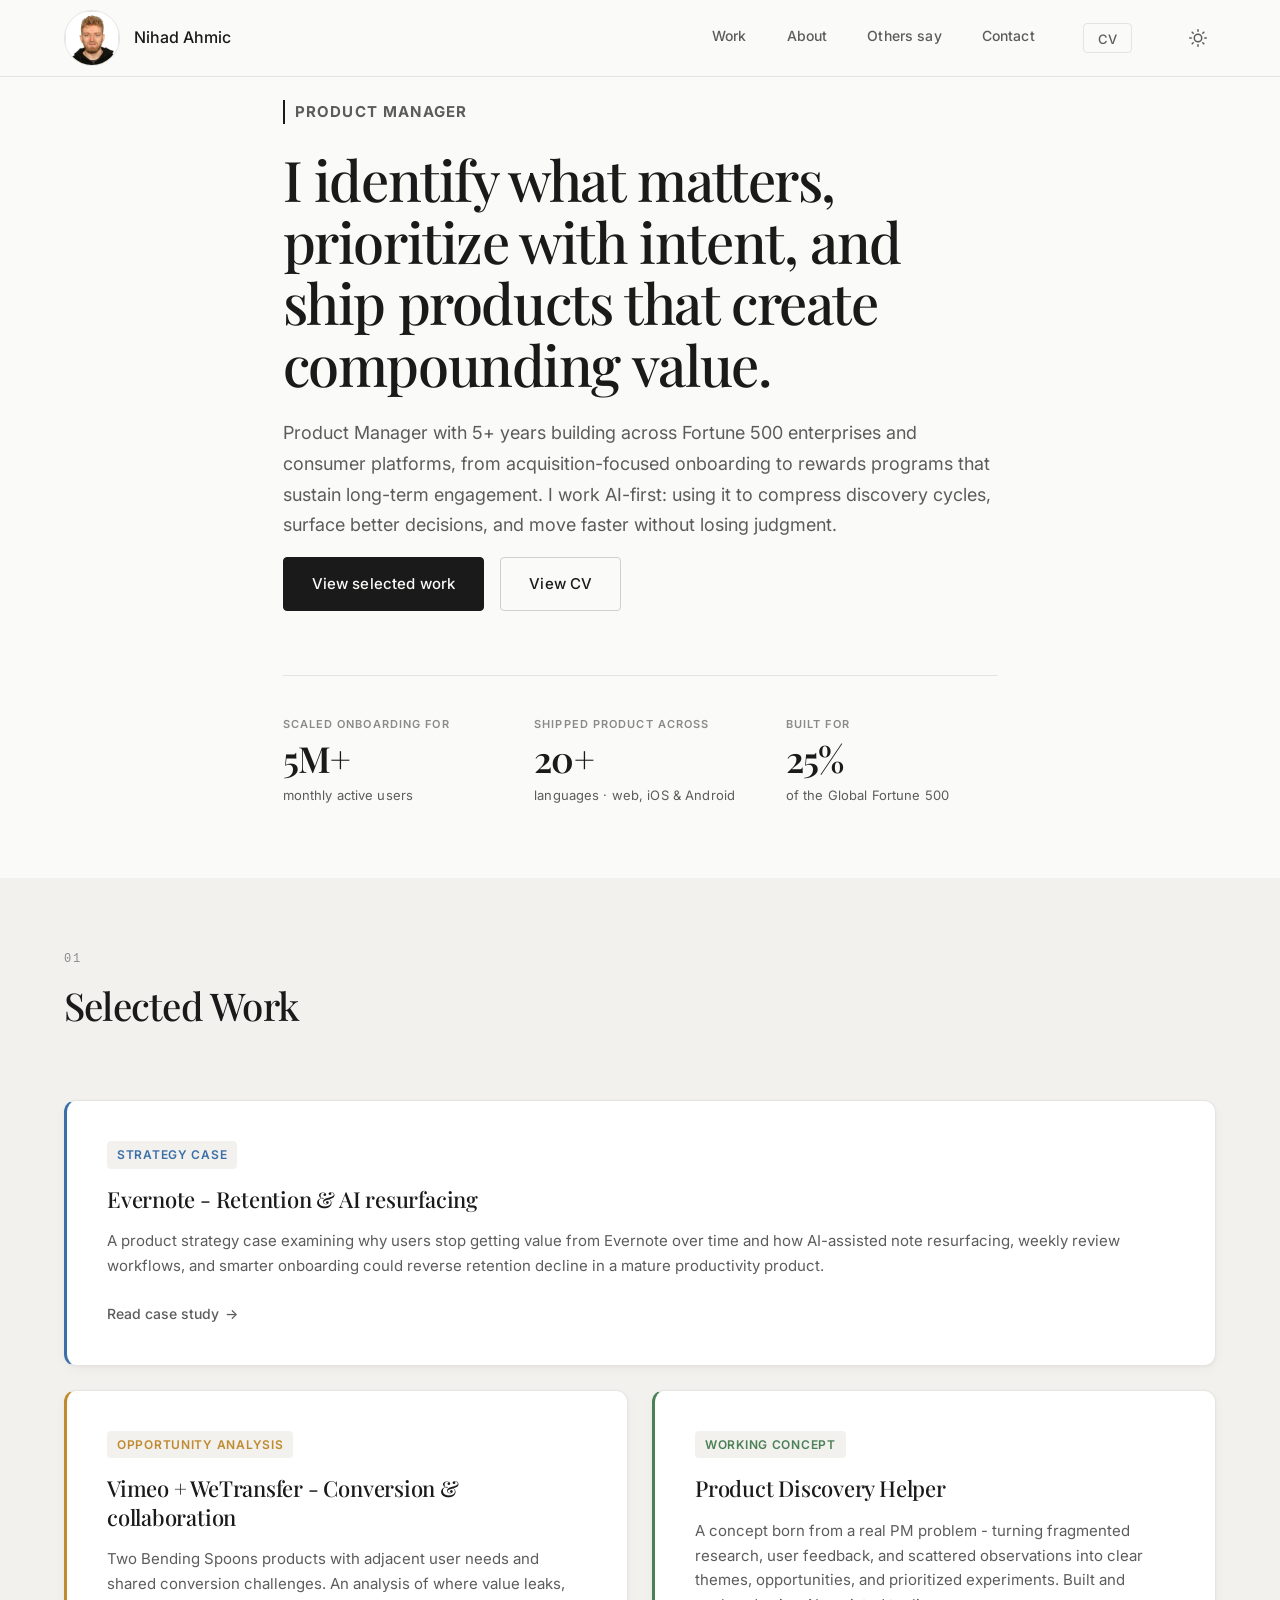
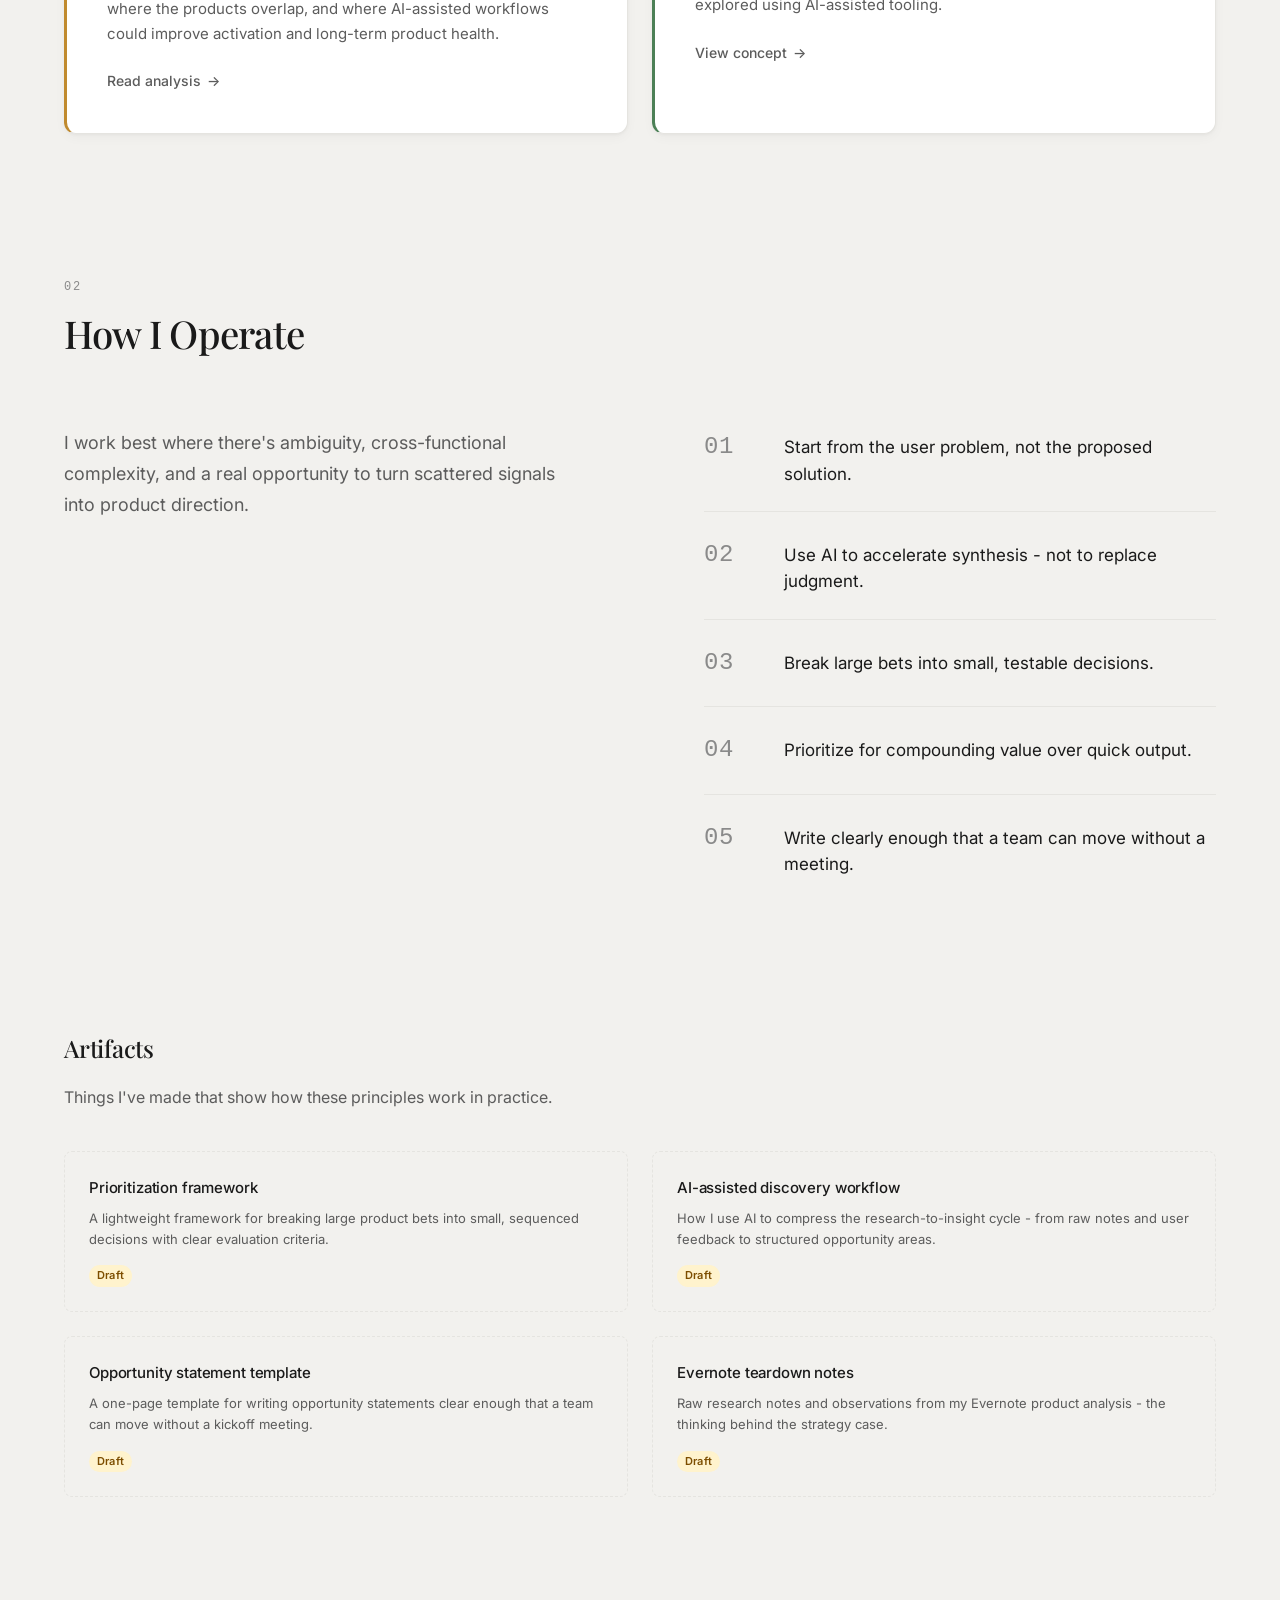
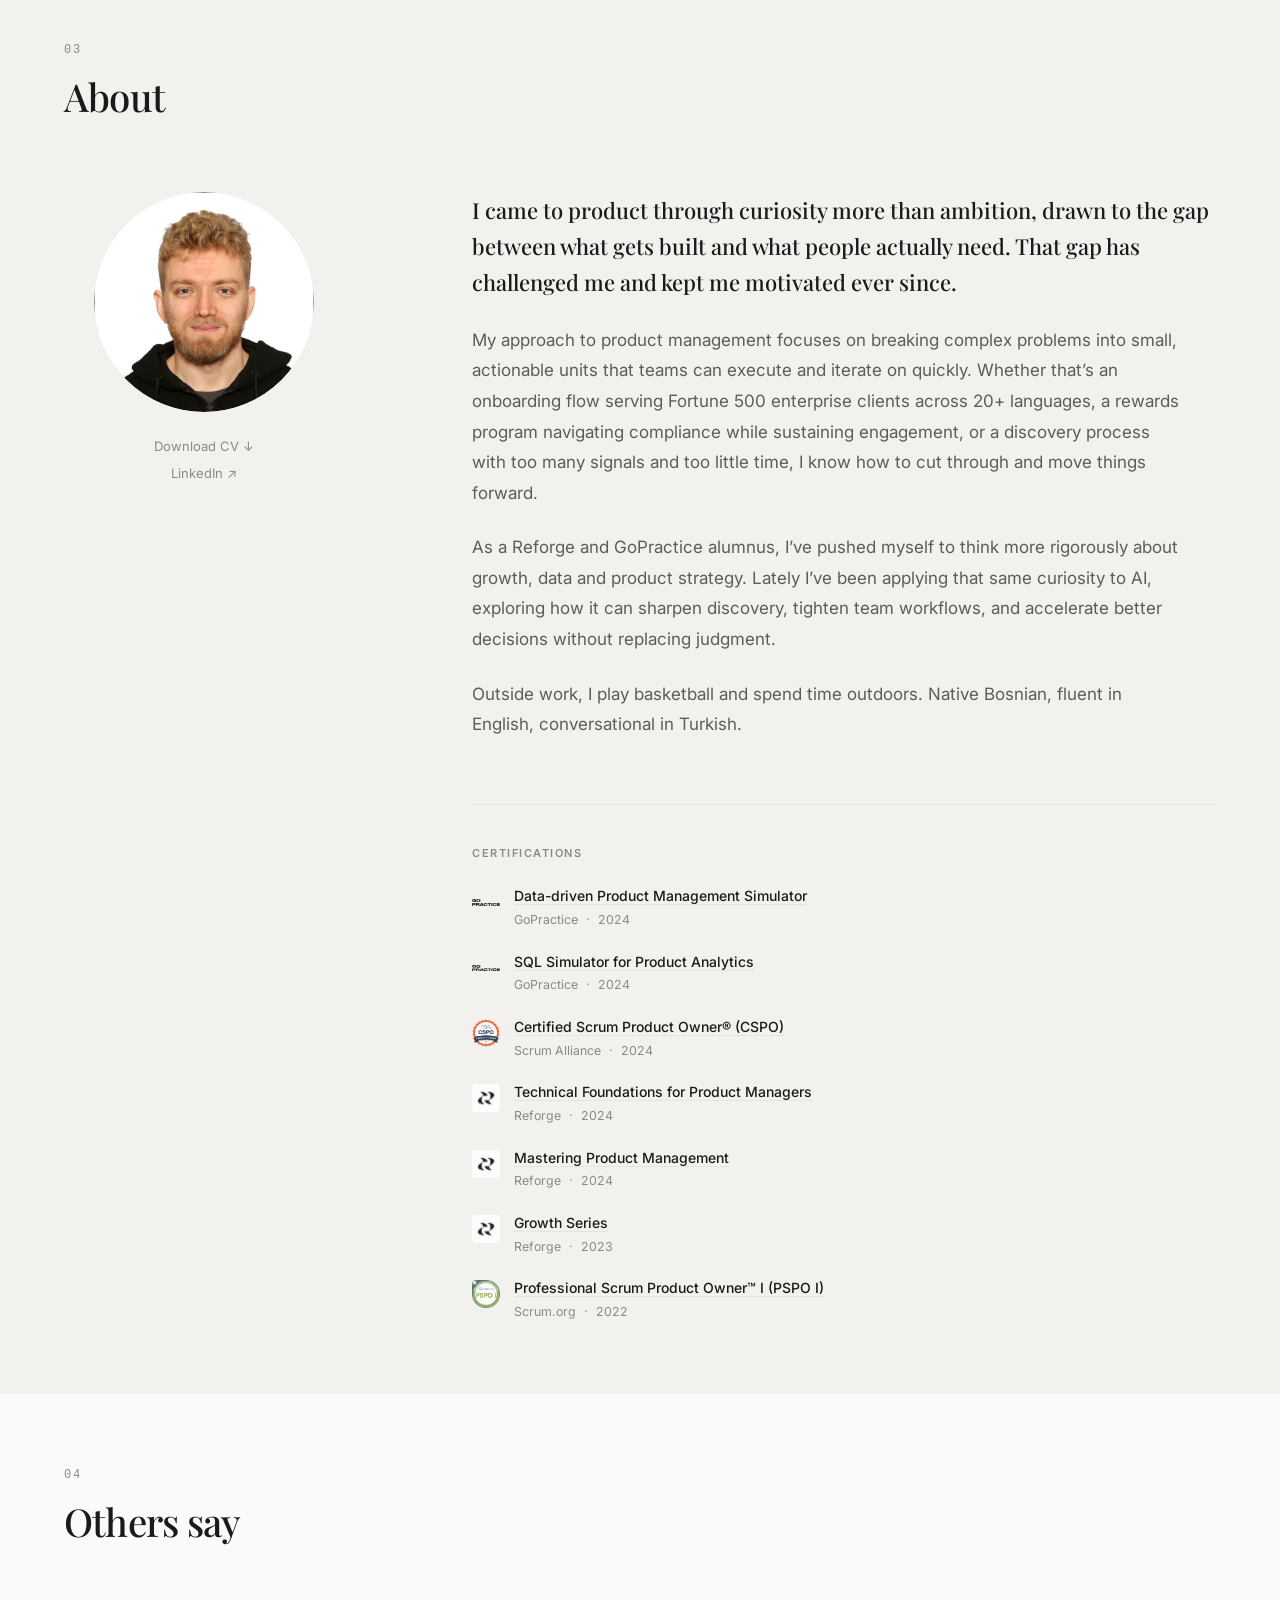
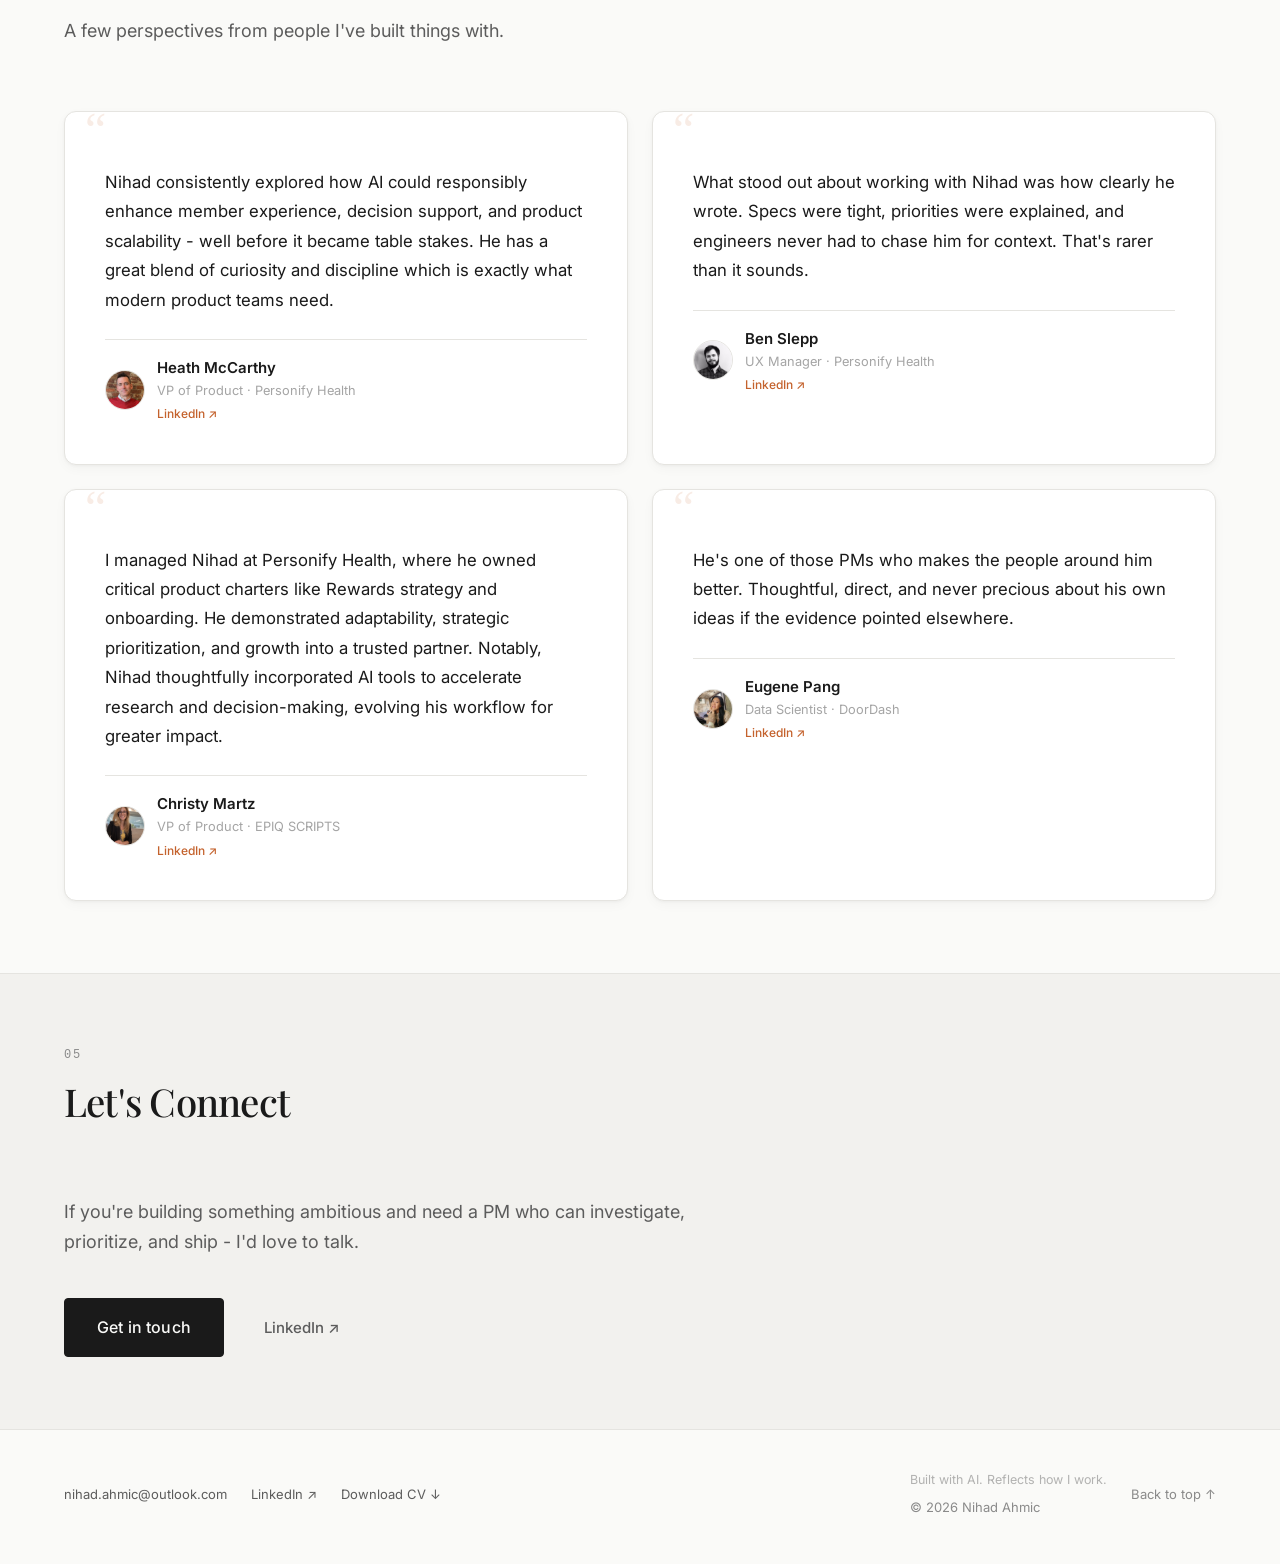
==== index.html @ 2d1cba73 "Add SEO metadata, JSON-LD, sitemap, and staging noindex - Add Person JSON-LD, Open Graph, Twitter ca" ====
<!DOCTYPE html>
<html lang="en" data-theme="light">
<head>
  <meta charset="UTF-8">
  <meta name="viewport" content="width=device-width, initial-scale=1.0">
  <title>Nihad Ahmic — Product Manager</title>
  <meta name="description" content="Nihad Ahmic is a Product Manager with 5+ years across enterprise and consumer platforms — onboarding, engagement, and rewards at scale.">
  <link rel="canonical" href="https://nihadahmic.com/">

  <meta property="og:type" content="profile">
  <meta property="og:title" content="Nihad Ahmic — Product Manager">
  <meta property="og:description" content="Product Manager with 5+ years across enterprise and consumer platforms — onboarding, engagement, and rewards at scale.">
  <meta property="og:url" content="https://nihadahmic.com/">
  <meta property="og:image" content="https://nihadahmic.com/images/nihad.jpg">
  <meta property="profile:first_name" content="Nihad">
  <meta property="profile:last_name" content="Ahmic">
  <meta name="twitter:card" content="summary_large_image">
  <meta name="twitter:title" content="Nihad Ahmic — Product Manager">
  <meta name="twitter:description" content="Product Manager with 5+ years across enterprise and consumer platforms.">
  <meta name="twitter:image" content="https://nihadahmic.com/images/nihad.jpg">

  <script type="application/ld+json">
  {
    "@context": "https://schema.org",
    "@type": "Person",
    "name": "Nihad Ahmic",
    "url": "https://nihadahmic.com",
    "image": "https://nihadahmic.com/images/nihad.jpg",
    "jobTitle": "Product Manager",
    "description": "Product Manager with 5+ years across enterprise and consumer platforms — onboarding, engagement, and rewards at scale.",
    "sameAs": [
      "https://www.linkedin.com/in/nihadahmic/"
    ]
  }
  </script>

  <link rel="stylesheet" href="styles.css">
  <link rel="preconnect" href="https://fonts.googleapis.com">
  <link rel="preconnect" href="https://fonts.gstatic.com" crossorigin>
  <link href="https://fonts.googleapis.com/css2?family=Inter:wght@400;500;600&family=Playfair+Display:ital,wght@0,500;0,600;1,500&display=swap" rel="stylesheet">
</head>
<body>

  <!-- Navigation -->
  <nav class="nav" aria-label="Primary navigation">
    <div class="nav-inner">
      <a href="#" class="nav-logo">
        <img src="images/nihad.jpg" alt="" class="nav-avatar" aria-hidden="true">
        <span class="nav-logo-full">Nihad Ahmic</span>
        <span class="nav-logo-short">Nihad A.</span>
      </a>
      <div class="nav-links">
        <a href="#work">Work</a>
        <a href="#about">About</a>
        <a href="#testimonials">Others say</a>
        <a href="#contact">Contact</a>
        <a href="cv.pdf" class="nav-cv" target="_blank" rel="noopener noreferrer">CV</a>
        <button class="theme-toggle" aria-label="Toggle dark mode" type="button">
          <svg class="icon-sun" width="18" height="18" viewBox="0 0 24 24" fill="none" stroke="currentColor" stroke-width="2" stroke-linecap="round" stroke-linejoin="round"><circle cx="12" cy="12" r="5"/><line x1="12" y1="1" x2="12" y2="3"/><line x1="12" y1="21" x2="12" y2="23"/><line x1="4.22" y1="4.22" x2="5.64" y2="5.64"/><line x1="18.36" y1="18.36" x2="19.78" y2="19.78"/><line x1="1" y1="12" x2="3" y2="12"/><line x1="21" y1="12" x2="23" y2="12"/><line x1="4.22" y1="19.78" x2="5.64" y2="18.36"/><line x1="18.36" y1="5.64" x2="19.78" y2="4.22"/></svg>
          <svg class="icon-moon" width="18" height="18" viewBox="0 0 24 24" fill="none" stroke="currentColor" stroke-width="2" stroke-linecap="round" stroke-linejoin="round"><path d="M21 12.79A9 9 0 1 1 11.21 3 7 7 0 0 0 21 12.79z"/></svg>
        </button>
      </div>
    </div>
  </nav>

  <!-- Hero -->
  <header class="hero" id="hero">
    <div class="container">
      <div class="hero-content">
        <p class="hero-label reveal">Product Manager</p>
        <h1 class="hero-headline reveal">I identify what matters, prioritize with intent, and ship products that create compounding&nbsp;value.</h1>
        <p class="hero-sub reveal">Product Manager with 5+ years building across Fortune 500 enterprises and consumer platforms, from acquisition-focused onboarding to rewards programs that sustain long-term engagement. I work AI-first: using it to compress discovery cycles, surface better decisions, and move faster without losing judgment.</p>
        <div class="hero-ctas reveal">
          <a href="#work" class="btn btn-primary">View selected work</a>
          <a href="cv.pdf" class="btn btn-secondary" target="_blank" rel="noopener noreferrer">View CV</a>
        </div>
      </div>
      <div class="hero-aside reveal">
        <div class="stat">
          <span class="stat-eyebrow">Scaled onboarding for</span>
          <span class="stat-number">5M+</span>
          <span class="stat-label">monthly active users</span>
        </div>
        <div class="stat">
          <span class="stat-eyebrow">Shipped product across</span>
          <span class="stat-number">20+</span>
          <span class="stat-label">languages · web, iOS & Android</span>
        </div>
        <div class="stat">
          <span class="stat-eyebrow">Built for</span>
          <span class="stat-number">25%</span>
          <span class="stat-label">of the Global Fortune 500</span>
        </div>
      </div>
    </div>
  </header>

  <!-- Selected Work -->
  <section class="section selected-work" id="work">
    <div class="container">
      <div class="section-header reveal">
        <span class="section-number">01</span>
        <h2 class="section-title">Selected Work</h2>
      </div>
      <div class="work-grid">
        <a href="work/evernote.html" class="work-card work-card--strategy work-card--large reveal">
          <div class="work-card-inner">
            <span class="work-card-tag">Strategy Case</span>
            <h3 class="work-card-title">Evernote - Retention & AI resurfacing</h3>
            <p class="work-card-desc">A product strategy case examining why users stop getting value from Evernote over time and how AI-assisted note resurfacing, weekly review workflows, and smarter onboarding could reverse retention decline in a mature productivity product.</p>
            <span class="work-card-link">Read case study <span aria-hidden="true">→</span></span>
          </div>
        </a>
        <a href="work/vimeo-wetransfer.html" class="work-card work-card--opportunity reveal">
          <div class="work-card-inner">
            <span class="work-card-tag">Opportunity Analysis</span>
            <h3 class="work-card-title">Vimeo + WeTransfer - Conversion & collaboration</h3>
            <p class="work-card-desc">Two Bending Spoons products with adjacent user needs and shared conversion challenges. An analysis of where value leaks, where the products overlap, and where AI-assisted workflows could improve activation and long-term product health.</p>
            <span class="work-card-link">Read analysis <span aria-hidden="true">→</span></span>
          </div>
        </a>
        <a href="work/discovery-helper.html" class="work-card work-card--concept reveal">
          <div class="work-card-inner">
            <span class="work-card-tag">Working Concept</span>
            <h3 class="work-card-title">Product Discovery Helper</h3>
            <p class="work-card-desc">A concept born from a real PM problem - turning fragmented research, user feedback, and scattered observations into clear themes, opportunities, and prioritized experiments. Built and explored using AI-assisted tooling.</p>
            <span class="work-card-link">View concept <span aria-hidden="true">→</span></span>
          </div>
        </a>
      </div>
    </div>
  </section>

  <!-- How I Operate -->
  <section class="section how-i-work" id="process">
    <div class="container">
      <div class="section-header reveal">
        <span class="section-number">02</span>
        <h2 class="section-title">How I Operate</h2>
      </div>
      <div class="how-layout">
        <p class="section-intro reveal">I work best where there's ambiguity, cross-functional complexity, and a real opportunity to turn scattered signals into product direction.</p>
        <ol class="principles-list">
          <li class="principle reveal">
            <span class="principle-number">01</span>
            <p>Start from the user problem, not the proposed solution.</p>
          </li>
          <li class="principle reveal">
            <span class="principle-number">02</span>
            <p>Use AI to accelerate synthesis - not to replace judgment.</p>
          </li>
          <li class="principle reveal">
            <span class="principle-number">03</span>
            <p>Break large bets into small, testable decisions.</p>
          </li>
          <li class="principle reveal">
            <span class="principle-number">04</span>
            <p>Prioritize for compounding value over quick output.</p>
          </li>
          <li class="principle reveal">
            <span class="principle-number">05</span>
            <p>Write clearly enough that a team can move without a meeting.</p>
          </li>
        </ol>
      </div>
      <div class="artifacts-section reveal">
        <h3 class="artifacts-heading">Artifacts</h3>
        <p class="artifacts-intro">Things I've made that show how these principles work in practice.</p>
        <div class="artifacts-grid">
          <a href="artifacts/prioritization-framework.html" class="artifact-card reveal">
            <h4 class="artifact-card-title">Prioritization framework</h4>
            <p class="artifact-card-desc">A lightweight framework for breaking large product bets into small, sequenced decisions with clear evaluation criteria.</p>
            <span class="artifact-card-status">Draft</span>
          </a>
          <a href="artifacts/discovery-workflow.html" class="artifact-card reveal">
            <h4 class="artifact-card-title">AI-assisted discovery workflow</h4>
            <p class="artifact-card-desc">How I use AI to compress the research-to-insight cycle - from raw notes and user feedback to structured opportunity areas.</p>
            <span class="artifact-card-status">Draft</span>
          </a>
          <a href="artifacts/opportunity-statement.html" class="artifact-card reveal">
            <h4 class="artifact-card-title">Opportunity statement template</h4>
            <p class="artifact-card-desc">A one-page template for writing opportunity statements clear enough that a team can move without a kickoff meeting.</p>
            <span class="artifact-card-status">Draft</span>
          </a>
          <a href="artifacts/evernote-teardown.html" class="artifact-card reveal">
            <h4 class="artifact-card-title">Evernote teardown notes</h4>
            <p class="artifact-card-desc">Raw research notes and observations from my Evernote product analysis - the thinking behind the strategy case.</p>
            <span class="artifact-card-status">Draft</span>
          </a>
        </div>
      </div>
    </div>
  </section>

  <!-- About -->
  <section class="section about" id="about">
    <div class="container">
      <div class="section-header reveal">
        <span class="section-number">03</span>
        <h2 class="section-title">About</h2>
      </div>
      <div class="about-layout reveal">
        <div class="about-left">
          <div class="about-photo">
            <img src="images/nihad.jpg" alt="Nihad Ahmic — Product Manager">
          </div>
          <div class="about-ctas">
            <a href="cv.pdf" class="about-link" target="_blank" rel="noopener noreferrer">Download CV ↓</a>
            <a href="https://www.linkedin.com/in/nihad-ahmic/" class="about-link" target="_blank" rel="noopener noreferrer">LinkedIn ↗</a>
          </div>
        </div>
        <div class="about-right">
          <div class="about-lead">
            <p class="about-text">I came to product through curiosity more than ambition, drawn to the gap between what gets built and what people actually need. That gap has challenged me and kept me motivated ever since.</p>
          </div>
          <p class="about-text about-text--secondary">My approach to product management focuses on breaking complex problems into small, actionable units that teams can execute and iterate on quickly. Whether that’s an onboarding flow serving Fortune 500 enterprise clients across 20+ languages, a rewards program navigating compliance while sustaining engagement, or a discovery process with too many signals and too little time, I know how to cut through and move things forward.</p>
          <p class="about-text about-text--secondary">As a Reforge and GoPractice alumnus, I’ve pushed myself to think more rigorously about growth, data and product strategy. Lately I’ve been applying that same curiosity to AI, exploring how it can sharpen discovery, tighten team workflows, and accelerate better decisions without replacing judgment.</p>
          <p class="about-text about-text--secondary">Outside work, I play basketball and spend time outdoors. Native Bosnian, fluent in English, conversational in Turkish.</p>
          <div class="certifications">
            <h4 class="certifications-heading">Certifications</h4>
            <ul class="cert-list">
              <li class="cert-item">
                <img src="images/gopractice.svg" alt="GoPractice" class="cert-logo" width="32" height="32">
                <div class="cert-body">
                  <a href="./gopractice_data_driven_pm.pdf" class="cert-name" target="_blank" rel="noopener noreferrer">Data-driven Product Management Simulator</a>
                  <span class="cert-meta">
                    <a href="https://gopractice.io" target="_blank" rel="noopener noreferrer">GoPractice</a>
                    <span class="cert-year">2024</span>
                  </span>
                </div>
              </li>
              <li class="cert-item">
                <img src="images/gopractice.svg" alt="GoPractice" class="cert-logo" width="32" height="32">
                <div class="cert-body">
                  <a href="./gopractice_product_analytics.pdf" class="cert-name" target="_blank" rel="noopener noreferrer">SQL Simulator for Product Analytics</a>
                  <span class="cert-meta">
                    <a href="https://gopractice.io" target="_blank" rel="noopener noreferrer">GoPractice</a>
                    <span class="cert-year">2024</span>
                  </span>
                </div>
              </li>
              <li class="cert-item">
                <img src="images/cspo.jpg" alt="Scrum Alliance" class="cert-logo" width="32" height="32">
                <div class="cert-body">
                  <a href="./cspo_certification.pdf" class="cert-name" target="_blank" rel="noopener noreferrer">Certified Scrum Product Owner® (CSPO)</a>
                  <span class="cert-meta">
                    <a href="https://www.scrumalliance.org/" target="_blank" rel="noopener noreferrer">Scrum Alliance</a>
                    <span class="cert-year">2024</span>
                  </span>
                </div>
              </li>
              <li class="cert-item">
                <img src="images/reforge.jpg" alt="Reforge" class="cert-logo" width="32" height="32">
                <div class="cert-body">
                  <a href="./reforge_technical_foundations_2024.pdf" class="cert-name" target="_blank" rel="noopener noreferrer">Technical Foundations for Product Managers</a>
                  <span class="cert-meta">
                    <a href="https://www.reforge.com" target="_blank" rel="noopener noreferrer">Reforge</a>
                    <span class="cert-year">2024</span>
                  </span>
                </div>
              </li>
              <li class="cert-item">
                <img src="images/reforge.jpg" alt="Reforge" class="cert-logo" width="32" height="32">
                <div class="cert-body">
                  <a href="./reforge_mastering_product_management_2024.pdf" class="cert-name" target="_blank" rel="noopener noreferrer">Mastering Product Management</a>
                  <span class="cert-meta">
                    <a href="https://www.reforge.com" target="_blank" rel="noopener noreferrer">Reforge</a>
                    <span class="cert-year">2024</span>
                  </span>
                </div>
              </li>
              <li class="cert-item">
                <img src="images/reforge.jpg" alt="Reforge" class="cert-logo" width="32" height="32">
                <div class="cert-body">
                  <a href="./reforge_growth_series_2023.pdf" class="cert-name" target="_blank" rel="noopener noreferrer">Growth Series</a>
                  <span class="cert-meta">
                    <a href="https://www.reforge.com" target="_blank" rel="noopener noreferrer">Reforge</a>
                    <span class="cert-year">2023</span>
                  </span>
                </div>
              </li>
              <li class="cert-item">
                <img src="images/pspo.jpg" alt="Scrum.org" class="cert-logo" width="32" height="32">
                <div class="cert-body">
                  <a href="https://www.credly.com/badges/397c0b97-dd5a-42f1-971d-0bd09659f624/public_url" class="cert-name" target="_blank" rel="noopener noreferrer">Professional Scrum Product Owner™ I (PSPO I)</a>
                  <span class="cert-meta">
                    <a href="https://www.scrum.org/" target="_blank" rel="noopener noreferrer">Scrum.org</a>
                    <span class="cert-year">2022</span>
                  </span>
                </div>
              </li>
            </ul>
          </div>
        </div>
      </div>
    </div>
  </section>

  <!-- Others Say -->
  <section class="section testimonials" id="testimonials">
    <div class="container">
      <div class="section-header reveal">
        <span class="section-number">04</span>
        <h2 class="section-title">Others say</h2>
      </div>
      <p class="section-intro reveal">A few perspectives from people I've built things with.</p>
      <div class="testimonials-grid">
        <figure class="testimonial-card reveal">
          <blockquote class="testimonial-quote">Nihad consistently explored how AI could responsibly enhance member experience, decision support, and product scalability - well before it became table stakes. He has a great blend of curiosity and discipline which is exactly what modern product teams need.</blockquote>
          <figcaption class="testimonial-author">
            <img src="images/heath.jpeg" alt="Heath McCarthy" class="testimonial-avatar testimonial-avatar--photo">
            <span class="testimonial-meta">
              <span class="testimonial-name">Heath McCarthy</span>
              <span class="testimonial-role">VP of Product · Personify Health</span>
              <a href="https://www.linkedin.com/in/heath-mccarthy/" class="testimonial-link" target="_blank" rel="noopener noreferrer">LinkedIn ↗</a>
            </span>
          </figcaption>
        </figure>
        <figure class="testimonial-card reveal">
          <blockquote class="testimonial-quote">What stood out about working with Nihad was how clearly he wrote. Specs were tight, priorities were explained, and engineers never had to chase him for context. That's rarer than it sounds.</blockquote>
          <figcaption class="testimonial-author">
            <img src="images/ben.jpeg" alt="Ben Slepp" class="testimonial-avatar testimonial-avatar--photo">
            <span class="testimonial-meta">
              <span class="testimonial-name">Ben Slepp</span>
              <span class="testimonial-role">UX Manager · Personify Health</span>
              <a href="https://www.linkedin.com/in/benslepp/" class="testimonial-link" target="_blank" rel="noopener noreferrer">LinkedIn ↗</a>
            </span>
          </figcaption>
        </figure>
        <figure class="testimonial-card reveal">
          <blockquote class="testimonial-quote">I managed Nihad at Personify Health, where he owned critical product charters like Rewards strategy and onboarding. He demonstrated adaptability, strategic prioritization, and growth into a trusted partner. Notably, Nihad thoughtfully incorporated AI tools to accelerate research and decision-making, evolving his workflow for greater impact.</blockquote>
          <figcaption class="testimonial-author">
            <img src="images/christy.jpeg" alt="Christy Martz" class="testimonial-avatar testimonial-avatar--photo">
            <span class="testimonial-meta">
              <span class="testimonial-name">Christy Martz</span>
              <span class="testimonial-role">VP of Product · EPIQ SCRIPTS</span>
              <a href="https://www.linkedin.com/in/christyamartz/" class="testimonial-link" target="_blank" rel="noopener noreferrer">LinkedIn ↗</a>
            </span>
          </figcaption>
        </figure>
        <figure class="testimonial-card reveal">
          <blockquote class="testimonial-quote">He's one of those PMs who makes the people around him better. Thoughtful, direct, and never precious about his own ideas if the evidence pointed elsewhere.</blockquote>
          <figcaption class="testimonial-author">
            <img src="images/eugene.jpeg" alt="Eugene Pang" class="testimonial-avatar testimonial-avatar--photo">
            <span class="testimonial-meta">
              <span class="testimonial-name">Eugene Pang</span>
              <span class="testimonial-role">Data Scientist · DoorDash</span>
              <a href="https://www.linkedin.com/in/pang-eugene/" class="testimonial-link" target="_blank" rel="noopener noreferrer">LinkedIn ↗</a>
            </span>
          </figcaption>
        </figure>
      </div>
    </div>
  </section>

  <!-- Contact -->
  <section class="section contact" id="contact">
    <div class="container">
      <div class="section-header reveal">
        <span class="section-number">05</span>
        <h2 class="section-title">Let's Connect</h2>
      </div>
      <div class="contact-content reveal">
        <p class="contact-text">If you're building something ambitious and need a PM who can investigate, prioritize, and ship - I'd love to talk.</p>
        <div class="contact-links">
          <a href="mailto:nihad.ahmic@outlook.com" class="btn btn-primary btn-lg">Get in touch</a>
          <a href="https://www.linkedin.com/in/nihad-ahmic/" class="contact-social" target="_blank" rel="noopener noreferrer">LinkedIn <span aria-hidden="true">↗</span></a>
        </div>
      </div>
    </div>
  </section>

  <!-- Footer -->
  <footer class="footer">
    <div class="container footer-inner">
      <div class="footer-links">
        <a href="mailto:nihad.ahmic@outlook.com" class="footer-link">nihad.ahmic@outlook.com</a>
        <a href="https://www.linkedin.com/in/nihad-ahmic/" class="footer-link" target="_blank" rel="noopener noreferrer">LinkedIn ↗</a>
        <a href="cv.pdf" class="footer-link" target="_blank" rel="noopener noreferrer">Download CV ↓</a>
      </div>
      <div class="footer-meta">
        <div>
          <span class="footer-built">Built with AI. Reflects how I work.</span>
          <p>&copy; 2026 Nihad Ahmic</p>
        </div>
        <a href="#hero" class="footer-top">Back to top <span aria-hidden="true">↑</span></a>
      </div>
    </div>
  </footer>

  <script src="script.js"></script>
</body>
</html>
---- styles.css ----
/* ============================================
   PROD ENVIRONMENT (nihadahmic.com)
   ============================================ */

.is-prod .nav-links a[href="#work"],
.is-prod #work,
.is-prod .artifacts-section {
  display: none !important;
}

/* ============================================
   DESIGN TOKENS
   ============================================ */

:root {
  /* Typography */
  --font-sans: 'Inter', -apple-system, BlinkMacSystemFont, 'Segoe UI', sans-serif;
  --font-serif: 'Playfair Display', Georgia, 'Times New Roman', serif;
  --font-mono: ui-monospace, 'SF Mono', 'Menlo', 'Consolas', monospace;

  /* Spacing */
  --space-xs: 0.5rem;
  --space-sm: 1rem;
  --space-md: 1.5rem;
  --space-lg: 2.5rem;
  --space-xl: 4rem;
  --space-2xl: 6rem;
  --space-3xl: 8rem;

  /* Sizing */
  --container: 1200px;
  --radius: 12px;
  --radius-sm: 8px;

  /* Transition */
  --ease: cubic-bezier(0.25, 0.46, 0.45, 0.94);
  --duration: 0.3s;

  /* Light theme (default) */
  --bg: #FAFAF8;
  --bg-elevated: #FFFFFF;
  --bg-subtle: #F2F1EE;
  --text-primary: #1A1A1A;
  --text-secondary: #5C5C5C;
  --text-tertiary: #8A8A8A;
  --border: #E5E4E0;
  --border-hover: #D0CFC9;
  --accent: #1A1A1A;
  --accent-text: #FAFAF8;
  --color-accent: #C4622D;

  /* Nav active underline — muted version of primary text */
  --nav-active: rgba(26, 26, 26, 0.55);

  /* Work card category accents (muted, editorial) */
  --cat-strategy: #3B6FA8;   /* blue */
  --cat-opportunity: #C08A2E; /* amber */
  --cat-concept: #4C8056;     /* green */

  /* Draft badge */
  --badge-bg: #FFF3CD;
  --badge-text: #7D4E00;

  --card-shadow: 0 1px 3px rgba(0,0,0,0.04), 0 4px 12px rgba(0,0,0,0.03);
  --card-shadow-hover: 0 2px 8px rgba(0,0,0,0.06), 0 8px 24px rgba(0,0,0,0.06);
}

[data-theme="dark"] {
  --bg: #111110;
  --bg-elevated: #1A1A18;
  --bg-subtle: #222220;
  --text-primary: #EDEDEB;
  --text-secondary: #B8B8B4;
  --text-tertiary: #8A8A85;
  --border: #2C2C2A;
  --border-hover: #3D3D3A;
  --accent: #EDEDEB;
  --accent-text: #111110;
  --color-accent: #E08A52;

  --nav-active: rgba(237, 237, 235, 0.6);

  --cat-strategy: #6FA3D6;
  --cat-opportunity: #E0B366;
  --cat-concept: #7FB089;

  --badge-bg: #4A3A10;
  --badge-text: #F5D87A;

  --card-shadow: 0 1px 3px rgba(0,0,0,0.2), 0 4px 12px rgba(0,0,0,0.15);
  --card-shadow-hover: 0 2px 8px rgba(0,0,0,0.3), 0 8px 24px rgba(0,0,0,0.25);
}

/* ============================================
   RESET & BASE
   ============================================ */

*, *::before, *::after {
  margin: 0;
  padding: 0;
  box-sizing: border-box;
}

html {
  scroll-behavior: smooth;
  -webkit-text-size-adjust: 100%;
}

body {
  font-family: var(--font-sans);
  font-size: 1rem;
  line-height: 1.6;
  color: var(--text-primary);
  background: var(--bg);
  -webkit-font-smoothing: antialiased;
  -moz-osx-font-smoothing: grayscale;
  transition: background var(--duration) var(--ease), color var(--duration) var(--ease);
}

a {
  color: inherit;
  text-decoration: none;
}

ol, ul {
  list-style: none;
}

img {
  display: block;
  max-width: 100%;
}

button {
  border: none;
  background: none;
  cursor: pointer;
  font: inherit;
  color: inherit;
}

/* ============================================
   LAYOUT
   ============================================ */

.container {
  max-width: var(--container);
  margin: 0 auto;
  padding: 0 var(--space-md);
}

.section {
  padding: 4.5rem 0;
}

@media (max-width: 768px) {
  .section {
    padding: var(--space-xl) 0;
  }
}

/* ============================================
   NAVIGATION
   ============================================ */

.nav {
  position: fixed;
  top: 0;
  left: 0;
  right: 0;
  z-index: 100;
  background: var(--bg);
  border-bottom: 1px solid var(--border);
  transition: background var(--duration) var(--ease), border-color var(--duration) var(--ease);
}

.nav-inner {
  max-width: var(--container);
  margin: 0 auto;
  padding: 0 var(--space-md);
  display: flex;
  align-items: center;
  justify-content: space-between;
  min-height: 76px;
}

.nav-logo {
  display: inline-flex;
  align-items: center;
  gap: 14px;
  font-family: var(--font-sans);
  font-size: 1rem;
  font-weight: 500;
  letter-spacing: 0;
}

.nav-avatar {
  width: 56px;
  height: 56px;
  border-radius: 50%;
  object-fit: cover;
  object-position: top center;
  border: 1px solid var(--border);
  flex-shrink: 0;
}

.nav-logo-short {
  display: none;
}

.nav-links {
  display: flex;
  align-items: center;
  gap: var(--space-lg);
}

.nav-links a {
  position: relative;
  font-size: 0.875rem;
  font-weight: 500;
  color: var(--text-secondary);
  transition: color var(--duration) var(--ease);
  letter-spacing: 0.01em;
  padding-bottom: 3px;
}

.nav-links a:hover {
  color: var(--text-primary);
}

.nav-links a::after {
  content: "";
  position: absolute;
  left: 0;
  bottom: 0;
  width: 0;
  height: 1.5px;
  background: var(--nav-active);
  transition: width 0.25s ease;
}

.nav-links a.active {
  color: var(--text-primary);
}

.nav-links a.active::after {
  width: 100%;
}

.nav-cv {
  margin-left: var(--space-xs);
  padding: 5px 14px;
  border: 1px solid var(--border) !important;
  border-radius: 4px;
  font-size: 0.8125rem !important;
  font-weight: 500;
  transition: border-color var(--duration) var(--ease), color var(--duration) var(--ease);
}

.nav-cv::after {
  display: none;
}

.nav-cv:hover {
  border-color: var(--border-hover) !important;
}

.theme-toggle {
  display: flex;
  align-items: center;
  justify-content: center;
  width: 36px;
  height: 36px;
  border-radius: 50%;
  transition: background var(--duration) var(--ease);
  color: var(--text-secondary);
  margin-left: var(--space-xs);
}

.theme-toggle:hover {
  background: var(--bg-subtle);
  color: var(--text-primary);
}

[data-theme="light"] .icon-moon { display: none; }
[data-theme="dark"] .icon-sun { display: none; }

@media (max-width: 640px) {
  .nav-inner {
    flex-direction: column;
    align-items: flex-start;
    padding-top: 10px;
    padding-bottom: 10px;
    gap: 8px;
    min-height: 0;
  }
  .nav-logo-full {
    display: none;
  }
  .nav-logo-short {
    display: inline;
  }
  .nav-links {
    width: 100%;
    flex-wrap: wrap;
    gap: 12px;
    row-gap: 8px;
  }
  .nav-links a {
    font-size: 0.8125rem;
  }
  .nav-cv {
    margin-left: 0;
  }
  .theme-toggle {
    margin-left: auto;
  }
}

/* ============================================
   HERO
   ============================================ */

.hero {
  display: flex;
  align-items: flex-start;
  padding-top: 100px;
  padding-bottom: 4.5rem;
}

.hero .container {
  display: flex;
  flex-direction: column;
}

.hero-label {
  font-size: 0.9375rem;
  font-weight: 700;
  letter-spacing: 0.08em;
  text-transform: uppercase;
  color: var(--text-secondary);
  margin-bottom: var(--space-md);
  border-left: 2px solid var(--accent);
  padding-left: 10px;
}

.hero-headline {
  font-family: var(--font-serif);
  font-size: clamp(2rem, 5vw, 3.5rem);
  font-weight: 500;
  line-height: 1.1;
  letter-spacing: -0.025em;
  margin-bottom: var(--space-md);
  max-width: 20ch;
}

.hero-sub {
  font-size: 1.125rem;
  line-height: 1.7;
  color: var(--text-secondary);
  max-width: 65ch;
  margin-bottom: var(--space-sm);
}

.hero-proof {
  display: none;
}

.hero-ctas {
  display: flex;
  gap: var(--space-sm);
  flex-wrap: wrap;
}

.hero-aside {
  display: grid;
  grid-template-columns: repeat(3, 1fr);
  gap: var(--space-lg);
  margin-top: var(--space-xl);
  padding-top: var(--space-lg);
  border-top: 1px solid var(--border);
}

.stat {
  display: flex;
  flex-direction: column;
  gap: 6px;
}

.stat-eyebrow {
  font-size: 11px;
  font-weight: 600;
  letter-spacing: 0.1em;
  text-transform: uppercase;
  color: var(--text-tertiary);
}

.stat-number {
  font-family: var(--font-serif);
  font-size: 2.25rem;
  font-weight: 600;
  letter-spacing: -0.02em;
  color: var(--text-primary);
  line-height: 1.1;
}

.stat-number--text {
  font-size: 1.35rem;
  letter-spacing: -0.01em;
}

.stat-label {
  font-size: 0.8125rem;
  color: var(--text-secondary);
  letter-spacing: 0.01em;
  font-family: var(--font-sans);
  max-width: 28ch;
}

@media (max-width: 900px) {
  .hero-aside {
    grid-template-columns: 1fr 1fr;
    gap: var(--space-md);
  }
}

@media (max-width: 480px) {
  .hero {
    padding-top: 160px;
  }
  .hero-aside {
    grid-template-columns: 1fr;
    gap: var(--space-md);
  }
}

/* ============================================
   BUTTONS
   ============================================ */

.btn {
  display: inline-flex;
  align-items: center;
  gap: 8px;
  padding: 14px 28px;
  font-size: 0.9375rem;
  font-weight: 500;
  border-radius: 4px;
  transition: all var(--duration) var(--ease);
  letter-spacing: 0.01em;
  border: 1.5px solid transparent;
}

.btn-primary {
  background: var(--accent);
  color: var(--accent-text);
  border-color: var(--accent);
}

.btn-primary:hover {
  opacity: 0.88;
  transform: translateY(-1px);
}

.btn-secondary {
  background: transparent;
  color: var(--text-primary);
  border: 1.5px solid var(--border-hover);
}

.btn-secondary:hover {
  border-color: var(--text-primary);
  background: var(--bg-subtle);
}

.btn-primary--accent {
  background: var(--color-accent);
  color: #FFFFFF;
  border-color: var(--color-accent);
}

.btn-primary--accent:hover {
  opacity: 0.88;
  transform: translateY(-1px);
}

.btn-lg {
  padding: 16px 32px;
  font-size: 1rem;
}

/* ============================================
   SECTION HEADERS
   ============================================ */

.section-header {
  display: flex;
  flex-direction: column;
  align-items: flex-start;
  gap: 6px;
  margin-bottom: var(--space-xl);
}

.section-number {
  font-family: var(--font-mono);
  font-size: 0.75rem;
  font-weight: 400;
  letter-spacing: 0.15em;
  color: var(--text-tertiary);
  text-transform: uppercase;
  font-style: normal;
}

.section-title {
  font-family: var(--font-serif);
  font-size: clamp(1.75rem, 3vw, 2.5rem);
  font-weight: 500;
  letter-spacing: -0.02em;
}

.section-intro {
  font-size: 1.125rem;
  line-height: 1.7;
  color: var(--text-secondary);
  max-width: 65ch;
  margin-bottom: var(--space-xl);
}

/* Body paragraph readable line-length inside sections */
.section p,
.section li {
  max-width: 65ch;
}

/* Opt-out for grid/card children that shouldn't clamp */
.section .work-card p,
.section .work-card li,
.section .artifact-card p,
.section .testimonial-card p,
.section .testimonial-card blockquote,
.section .stat p,
.section .stat-label,
.section .hero-aside p {
  max-width: none;
}

/* ============================================
   SELECTED WORK
   ============================================ */

.selected-work {
  background: var(--bg-subtle);
}

.work-grid {
  display: grid;
  grid-template-columns: 1fr 1fr;
  gap: var(--space-md);
}

.work-card {
  display: block;
  position: relative;
  background: var(--bg-elevated);
  border: 1px solid var(--border);
  border-left: 3px solid var(--border);
  border-radius: var(--radius);
  padding: var(--space-lg);
  transition: all var(--duration) var(--ease);
  box-shadow: var(--card-shadow);
}

.work-card:hover {
  border-color: var(--border-hover);
  box-shadow: var(--card-shadow-hover);
  transform: translateY(-2px);
}

.work-card--strategy {
  border-left-color: var(--cat-strategy);
}
.work-card--strategy:hover {
  border-left-color: var(--cat-strategy);
}

.work-card--opportunity {
  border-left-color: var(--cat-opportunity);
}
.work-card--opportunity:hover {
  border-left-color: var(--cat-opportunity);
}

.work-card--concept {
  border-left-color: var(--cat-concept);
}
.work-card--concept:hover {
  border-left-color: var(--cat-concept);
}

.work-card--large {
  grid-column: 1 / -1;
  display: grid;
  grid-template-columns: 1fr;
}

.work-card-inner {
  display: flex;
  flex-direction: column;
  gap: var(--space-sm);
}

.work-card-tag {
  display: inline-block;
  width: fit-content;
  font-size: 0.75rem;
  font-weight: 600;
  letter-spacing: 0.06em;
  text-transform: uppercase;
  color: var(--text-tertiary);
  padding: 4px 10px;
  background: var(--bg-subtle);
  border-radius: 4px;
}

.work-card--strategy .work-card-tag {
  color: var(--cat-strategy);
}
.work-card--opportunity .work-card-tag {
  color: var(--cat-opportunity);
}
.work-card--concept .work-card-tag {
  color: var(--cat-concept);
}

.work-card-title {
  font-family: var(--font-serif);
  font-size: 1.375rem;
  font-weight: 500;
  letter-spacing: -0.01em;
  line-height: 1.3;
}

.work-card-desc {
  color: var(--text-secondary);
  font-size: 0.9375rem;
  line-height: 1.65;
  max-width: 65ch;
}

.work-card-link {
  display: inline-flex;
  align-items: center;
  gap: 6px;
  font-size: 0.875rem;
  font-weight: 500;
  color: var(--text-secondary);
  margin-top: auto;
  padding-top: var(--space-xs);
  transition: color var(--duration) var(--ease), gap var(--duration) var(--ease);
}

.work-card:hover .work-card-link {
  color: var(--text-primary);
  text-decoration: underline;
  text-underline-offset: 3px;
  gap: 10px;
}

.work-card:hover .work-card-link span {
  color: inherit;
}

@media (max-width: 640px) {
  .work-grid {
    grid-template-columns: 1fr;
  }
}

/* ============================================
   HOW I OPERATE
   ============================================ */

.how-i-work {
  background: var(--bg-subtle);
}

.how-layout {
  display: grid;
  grid-template-columns: 1fr 1fr;
  gap: var(--space-3xl);
  align-items: start;
}

.principles-list {
  display: flex;
  flex-direction: column;
  gap: 0;
  counter-reset: principle;
}

.principle {
  display: grid;
  grid-template-columns: 56px 1fr;
  align-items: baseline;
  gap: var(--space-md);
  padding: var(--space-md) 0;
  border-bottom: 1px solid var(--border);
}

.principle:first-child {
  padding-top: 0;
}

.principle:last-child {
  border-bottom: none;
}

.principle-number {
  font-family: var(--font-mono);
  font-size: 1.5rem;
  font-weight: 300;
  font-style: normal;
  color: var(--text-tertiary);
  letter-spacing: 0.02em;
}

.principle p {
  font-size: 1.0625rem;
  line-height: 1.55;
  color: var(--text-primary);
  max-width: 65ch;
}

@media (max-width: 768px) {
  .how-layout {
    grid-template-columns: 1fr;
    gap: var(--space-xl);
  }
  .principle {
    grid-template-columns: 44px 1fr;
    gap: var(--space-sm);
  }
  .principle-number {
    font-size: 1.25rem;
  }
}

/* ============================================
   ARTIFACTS
   ============================================ */

.artifacts-section {
  margin-top: var(--space-3xl);
}

.artifacts-heading {
  font-family: var(--font-serif);
  font-size: 1.5rem;
  font-weight: 500;
  letter-spacing: -0.01em;
  margin-bottom: var(--space-sm);
}

.artifacts-intro {
  font-size: 1rem;
  line-height: 1.7;
  color: var(--text-secondary);
  margin-bottom: var(--space-lg);
  max-width: 65ch;
}

.artifacts-grid {
  display: grid;
  grid-template-columns: 1fr 1fr;
  gap: var(--space-md);
}

.artifact-card {
  display: flex;
  flex-direction: column;
  gap: var(--space-xs);
  padding: var(--space-md);
  background: transparent;
  border: 1px dashed var(--border);
  border-radius: var(--radius-sm);
  transition: all var(--duration) var(--ease);
}

.artifact-card:hover {
  border-color: var(--border-hover);
  background: var(--bg-elevated);
}

.artifact-card-title {
  font-size: 0.9375rem;
  font-weight: 500;
  letter-spacing: -0.01em;
}

.artifact-card-desc {
  font-size: 0.8125rem;
  line-height: 1.6;
  color: var(--text-secondary);
  max-width: 65ch;
}

.artifact-card-status {
  display: inline-block;
  width: fit-content;
  font-size: 11px;
  font-weight: 600;
  letter-spacing: 0.02em;
  text-transform: none;
  color: var(--badge-text);
  padding: 2px 8px;
  background: var(--badge-bg);
  border-radius: 99px;
  margin-top: var(--space-xs);
}

@media (max-width: 640px) {
  .artifacts-grid {
    grid-template-columns: 1fr;
  }
}

/* Stagger artifact cards */
.artifacts-grid .reveal:nth-child(2) { transition-delay: 0.06s; }
.artifacts-grid .reveal:nth-child(3) { transition-delay: 0.12s; }
.artifacts-grid .reveal:nth-child(4) { transition-delay: 0.18s; }

/* ============================================
   ABOUT
============================================ */
.about {
  background: var(--bg-subtle);
}

.about-layout {
  display: grid;
  grid-template-columns: 280px 1fr;
  gap: var(--space-3xl);
  align-items: start;
}

.about-left {
  display: flex;
  flex-direction: column;
  align-items: center;
  gap: var(--space-md);
}

.about-photo {
  flex-shrink: 0;
  width: 220px;
  height: 220px;
  border-radius: 50%;
  overflow: hidden;
  outline: 3px solid var(--bg-subtle);
  box-shadow: 0 0 0 1px var(--border);
  transform: translateZ(0);
  will-change: transform;
}

.about-photo img {
  display: block;
  width: 100%;
  height: 100%;
  object-fit: cover;
  object-position: top center;
}

.about-ctas {
  display: flex;
  flex-direction: column;
  align-items: center;
  gap: 0.375rem;
}

.about-link {
  font-size: 0.8125rem;
  color: var(--text-tertiary);
  transition: color var(--duration) var(--ease);
}

.about-link:hover {
  color: var(--text-primary);
  text-decoration: underline;
  text-underline-offset: 3px;
}

.about-right {
  display: flex;
  flex-direction: column;
  gap: var(--space-md);
}

.about-lead .about-text {
  font-size: 1.375rem;
  line-height: 1.65;
  color: var(--text-primary);
  font-family: var(--font-serif);
  font-weight: 500;
  max-width: 55ch;
}

.about-text {
  font-size: 1.0625rem;
  line-height: 1.8;
  color: var(--text-secondary);
  max-width: 65ch;
}

.about-text--secondary {
  color: var(--text-secondary);
}

/* Certifications */
.certifications {
  margin-top: var(--space-lg);
  padding-top: var(--space-lg);
  border-top: 1px solid var(--border);
  max-width: none;
}

.certifications-heading {
  font-size: 0.6875rem;
  text-transform: uppercase;
  letter-spacing: 0.14em;
  color: var(--text-tertiary);
  font-weight: 600;
  margin-bottom: 1.5rem;
}

.cert-list {
  display: flex;
  flex-direction: column;
  gap: 1.375rem;
  list-style: none;
  padding: 0;
  margin: 0;
  max-width: none;
}

.cert-item {
  display: flex;
  align-items: flex-start;
  gap: 0.875rem;
  max-width: none;
}

.cert-logo {
  display: block;
  width: 28px;
  height: 28px;
  object-fit: contain;
  flex-shrink: 0;
  border-radius: 4px;
  margin-top: 2px;
  opacity: 0.85;
}

.cert-body {
  display: flex;
  flex-direction: column;
  gap: 0.2rem;
  min-width: 0;
}

.cert-name {
  font-size: 0.875rem;
  font-weight: 500;
  color: var(--text-primary);
  text-decoration: underline;
  text-underline-offset: 3px;
  text-decoration-color: var(--border);
  transition: color var(--duration) var(--ease), text-decoration-color var(--duration) var(--ease);
  line-height: 1.45;
}

.cert-name:hover {
  color: var(--color-accent);
  text-decoration-color: var(--color-accent);
}

.cert-meta {
  display: inline-flex;
  align-items: baseline;
  gap: 0.5rem;
  font-size: 0.775rem;
  color: var(--text-tertiary);
}

.cert-meta a {
  color: var(--text-tertiary);
  transition: color var(--duration) var(--ease);
}

.cert-meta a:hover {
  color: var(--text-primary);
  text-decoration: underline;
  text-underline-offset: 3px;
}

.cert-meta .cert-year::before {
  content: "·";
  margin-right: 0.5rem;
  color: var(--text-tertiary);
}

/* Responsive */
@media (max-width: 900px) {
  .about-layout {
    grid-template-columns: 200px 1fr;
    gap: var(--space-xl);
  }

  .about-photo {
    width: 180px;
    height: 180px;
  }
}

@media (max-width: 640px) {
  .about-layout {
    grid-template-columns: 1fr;
  }

  .about-left {
    flex-direction: row;
    align-items: center;
    gap: var(--space-md);
  }

  .about-photo {
    width: 130px;
    height: 130px;
    flex-shrink: 0;
  }

  .about-ctas {
    flex-direction: row;
    gap: 1rem;
  }

  .about-lead .about-text {
    font-size: 1.125rem;
  }
}

/* ============================================
   TESTIMONIALS
   ============================================ */

.testimonials-grid {
  display: grid;
  grid-template-columns: 1fr 1fr;
  gap: var(--space-md);
}

.testimonial-card {
  position: relative;
  background: var(--bg-elevated);
  border: 1px solid var(--border);
  border-radius: var(--radius);
  padding: var(--space-lg);
  padding-top: calc(var(--space-lg) + 8px);
  box-shadow: var(--card-shadow);
  transition: border-color var(--duration) var(--ease), box-shadow var(--duration) var(--ease);
  overflow: hidden;
}

.testimonial-card::before {
  content: "\201C";
  display: block;
  position: absolute;
  top: 18px;
  left: 20px;
  font-family: Georgia, 'Times New Roman', serif;
  font-size: 3rem;
  line-height: 0;
  color: var(--color-accent);
  opacity: 0.12;
  pointer-events: none;
}

.testimonial-card:hover {
  border-color: var(--border-hover);
  box-shadow: var(--card-shadow-hover);
}

.testimonial-quote {
  font-family: var(--font-sans);
  font-size: 1.05rem;
  line-height: 1.75;
  font-style: normal;
  color: var(--text-primary);
  margin-bottom: var(--space-md);
  margin-top: var(--space-xs);
  max-width: 65ch;
}

.testimonial-author {
  display: flex;
  align-items: center;
  gap: 12px;
  padding-top: var(--space-sm);
  margin-top: var(--space-sm);
  border-top: 1px solid var(--border);
}

.testimonial-avatar {
  display: inline-flex;
  align-items: center;
  justify-content: center;
  width: 40px;
  height: 40px;
  border-radius: 50%;
  background: var(--color-accent);
  color: #FFFFFF;
  font-size: 0.75rem;
  font-weight: 600;
  letter-spacing: 0.02em;
  flex-shrink: 0;
}

.testimonial-avatar--photo {
  object-fit: cover;
  object-position: center top;
  background: none;
  border: 1px solid var(--border);
}

.testimonial-meta {
  display: flex;
  flex-direction: column;
  gap: 1px;
}

.testimonial-name {
  font-size: 0.9375rem;
  font-weight: 600;
  color: var(--text-primary);
}

.testimonial-role {
  font-size: 0.8rem;
  color: var(--text-secondary);
  opacity: 0.55;
}

.testimonial-link {
  font-size: 0.75rem;
  font-weight: 500;
  color: var(--color-accent);
  margin-top: 2px;
  transition: opacity var(--duration) var(--ease);
}

.testimonial-link:hover {
  opacity: 0.75;
  text-decoration: underline;
}

.testimonials-grid .reveal:nth-child(2) { transition-delay: 0.06s; }
.testimonials-grid .reveal:nth-child(3) { transition-delay: 0.12s; }
.testimonials-grid .reveal:nth-child(4) { transition-delay: 0.18s; }

@media (max-width: 640px) {
  .testimonials-grid {
    grid-template-columns: 1fr;
  }
}

/* ============================================
   CONTACT
   ============================================ */

.contact {
  background: var(--bg-subtle);
  border-top: 1px solid var(--border);
}

.contact-content {
  max-width: 65ch;
}

.contact-text {
  font-size: 1.125rem;
  line-height: 1.7;
  color: var(--text-secondary);
  margin-bottom: var(--space-lg);
}

.contact-links {
  display: flex;
  align-items: center;
  gap: var(--space-lg);
  flex-wrap: wrap;
}

.contact-social {
  font-size: 0.9375rem;
  font-weight: 500;
  color: var(--text-secondary);
  transition: color var(--duration) var(--ease);
}

.contact-social:hover {
  color: var(--text-primary);
}

/* ============================================
   FOOTER
   ============================================ */

.footer {
  padding: var(--space-lg) 0;
  border-top: 1px solid var(--border);
}

.footer-inner {
  display: flex;
  justify-content: space-between;
  align-items: center;
  gap: var(--space-md);
  flex-wrap: wrap;
}

.footer-links {
  display: flex;
  gap: var(--space-md);
  flex-wrap: wrap;
}

.footer-link {
  font-size: 0.8125rem;
  color: var(--text-secondary);
  transition: color var(--duration) var(--ease);
}

.footer-link:hover {
  color: var(--text-primary);
  text-decoration: underline;
}

.footer-meta {
  display: flex;
  align-items: center;
  gap: var(--space-md);
}

.footer-built {
  display: block;
  font-size: 0.78rem;
  opacity: 0.45;
  margin-bottom: 0.4rem;
  color: var(--text-secondary);
}

.footer p {
  font-size: 0.8125rem;
  color: var(--text-tertiary);
}

.footer-top {
  font-size: 0.8125rem;
  color: var(--text-tertiary);
  transition: color var(--duration) var(--ease);
}

.footer-top:hover {
  color: var(--text-primary);
}

@media (max-width: 640px) {
  .footer-inner {
    flex-direction: column;
    align-items: flex-start;
  }
}

/* ============================================
   SUBPAGE STYLES
   ============================================ */

.subpage-header {
  padding-top: 120px;
  padding-bottom: var(--space-xl);
}

.breadcrumb {
  display: inline-block;
  font-size: 0.875rem;
  color: var(--text-tertiary);
  margin-bottom: var(--space-lg);
  transition: color var(--duration) var(--ease);
}

.breadcrumb:hover {
  color: var(--text-primary);
}

.subpage-tag {
  display: inline-block;
  font-size: 0.75rem;
  font-weight: 600;
  letter-spacing: 0.06em;
  text-transform: uppercase;
  color: var(--text-tertiary);
  padding: 4px 10px;
  background: var(--bg-subtle);
  border-radius: 4px;
  margin-bottom: var(--space-md);
}

.subpage-title {
  font-family: var(--font-serif);
  font-size: clamp(2rem, 4vw, 3rem);
  font-weight: 500;
  line-height: 1.15;
  letter-spacing: -0.02em;
  margin-bottom: var(--space-sm);
}

.subpage-description {
  font-size: 1.125rem;
  line-height: 1.7;
  color: var(--text-secondary);
  max-width: 65ch;
}

.subpage-body {
  padding-bottom: var(--space-3xl);
}

.subpage-section {
  margin-bottom: var(--space-2xl);
}

.subpage-section:last-child {
  margin-bottom: 0;
}

.subpage-section-title {
  font-family: var(--font-serif);
  font-size: 1.5rem;
  font-weight: 500;
  letter-spacing: -0.01em;
  margin-bottom: var(--space-md);
}

.subpage-placeholder {
  font-size: 1rem;
  line-height: 1.7;
  color: var(--text-tertiary);
  font-style: italic;
  padding: var(--space-lg);
  border: 1px dashed var(--border);
  border-radius: var(--radius-sm);
}

/* ============================================
   SCROLL REVEAL ANIMATIONS
   ============================================ */

.reveal {
  opacity: 0;
  transform: translateY(20px);
  transition: opacity 0.7s var(--ease), transform 0.7s var(--ease);
}

.reveal.visible {
  opacity: 1;
  transform: translateY(0);
}

/* Stagger children within grids */
.work-grid .reveal:nth-child(2) { transition-delay: 0.08s; }
.work-grid .reveal:nth-child(3) { transition-delay: 0.16s; }

.principles-list .reveal:nth-child(2) { transition-delay: 0.06s; }
.principles-list .reveal:nth-child(3) { transition-delay: 0.12s; }
.principles-list .reveal:nth-child(4) { transition-delay: 0.18s; }
.principles-list .reveal:nth-child(5) { transition-delay: 0.24s; }

/* ============================================
   SELECTION
   ============================================ */

::selection {
  background: var(--accent);
  color: var(--accent-text);
}

/* ============================================
   FOCUS STYLES
   ============================================ */

:focus-visible {
  outline: 2px solid var(--text-primary);
  outline-offset: 3px;
  border-radius: 2px;
}

/* ============================================
   REDUCED MOTION
   ============================================ */

@media (prefers-reduced-motion: reduce) {
  *, *::before, *::after {
    animation-duration: 0.01ms !important;
    transition-duration: 0.01ms !important;
  }

  html {
    scroll-behavior: auto;
  }

  .reveal {
    opacity: 1;
    transform: none;
  }
}
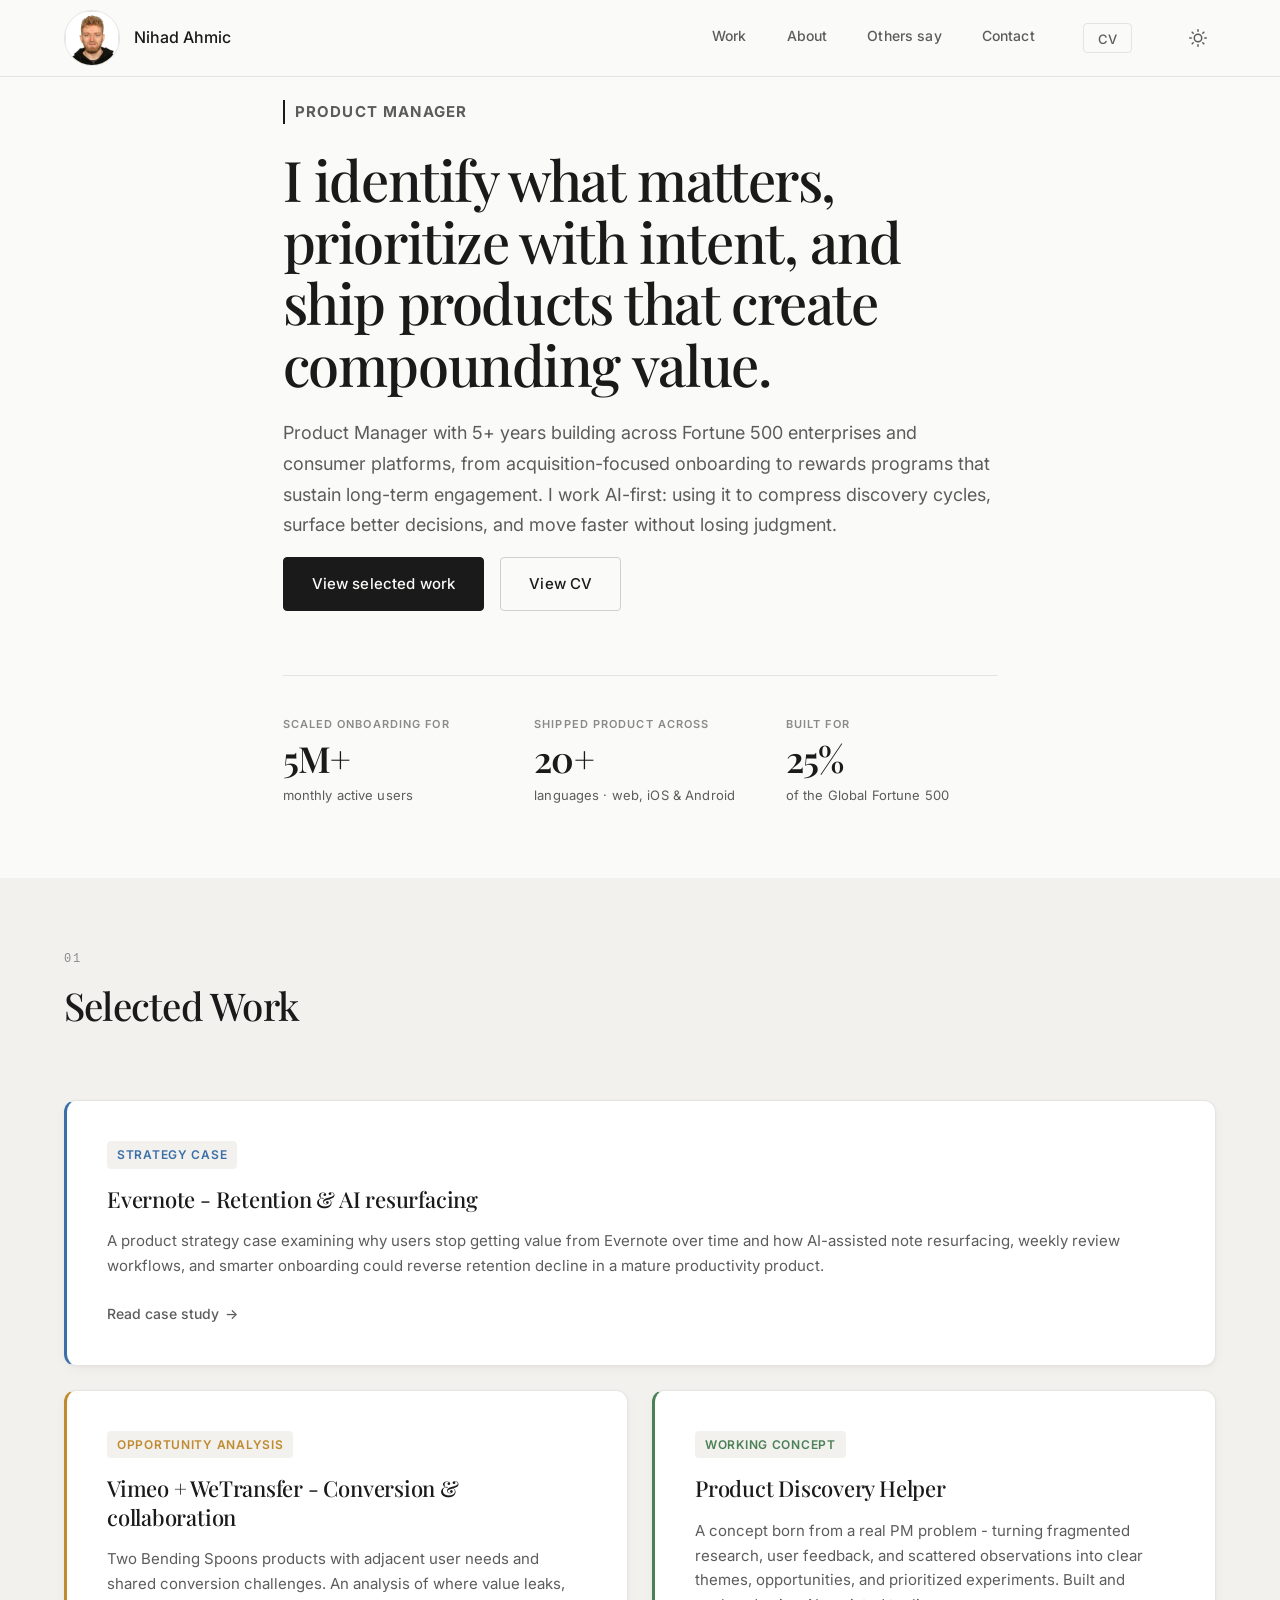
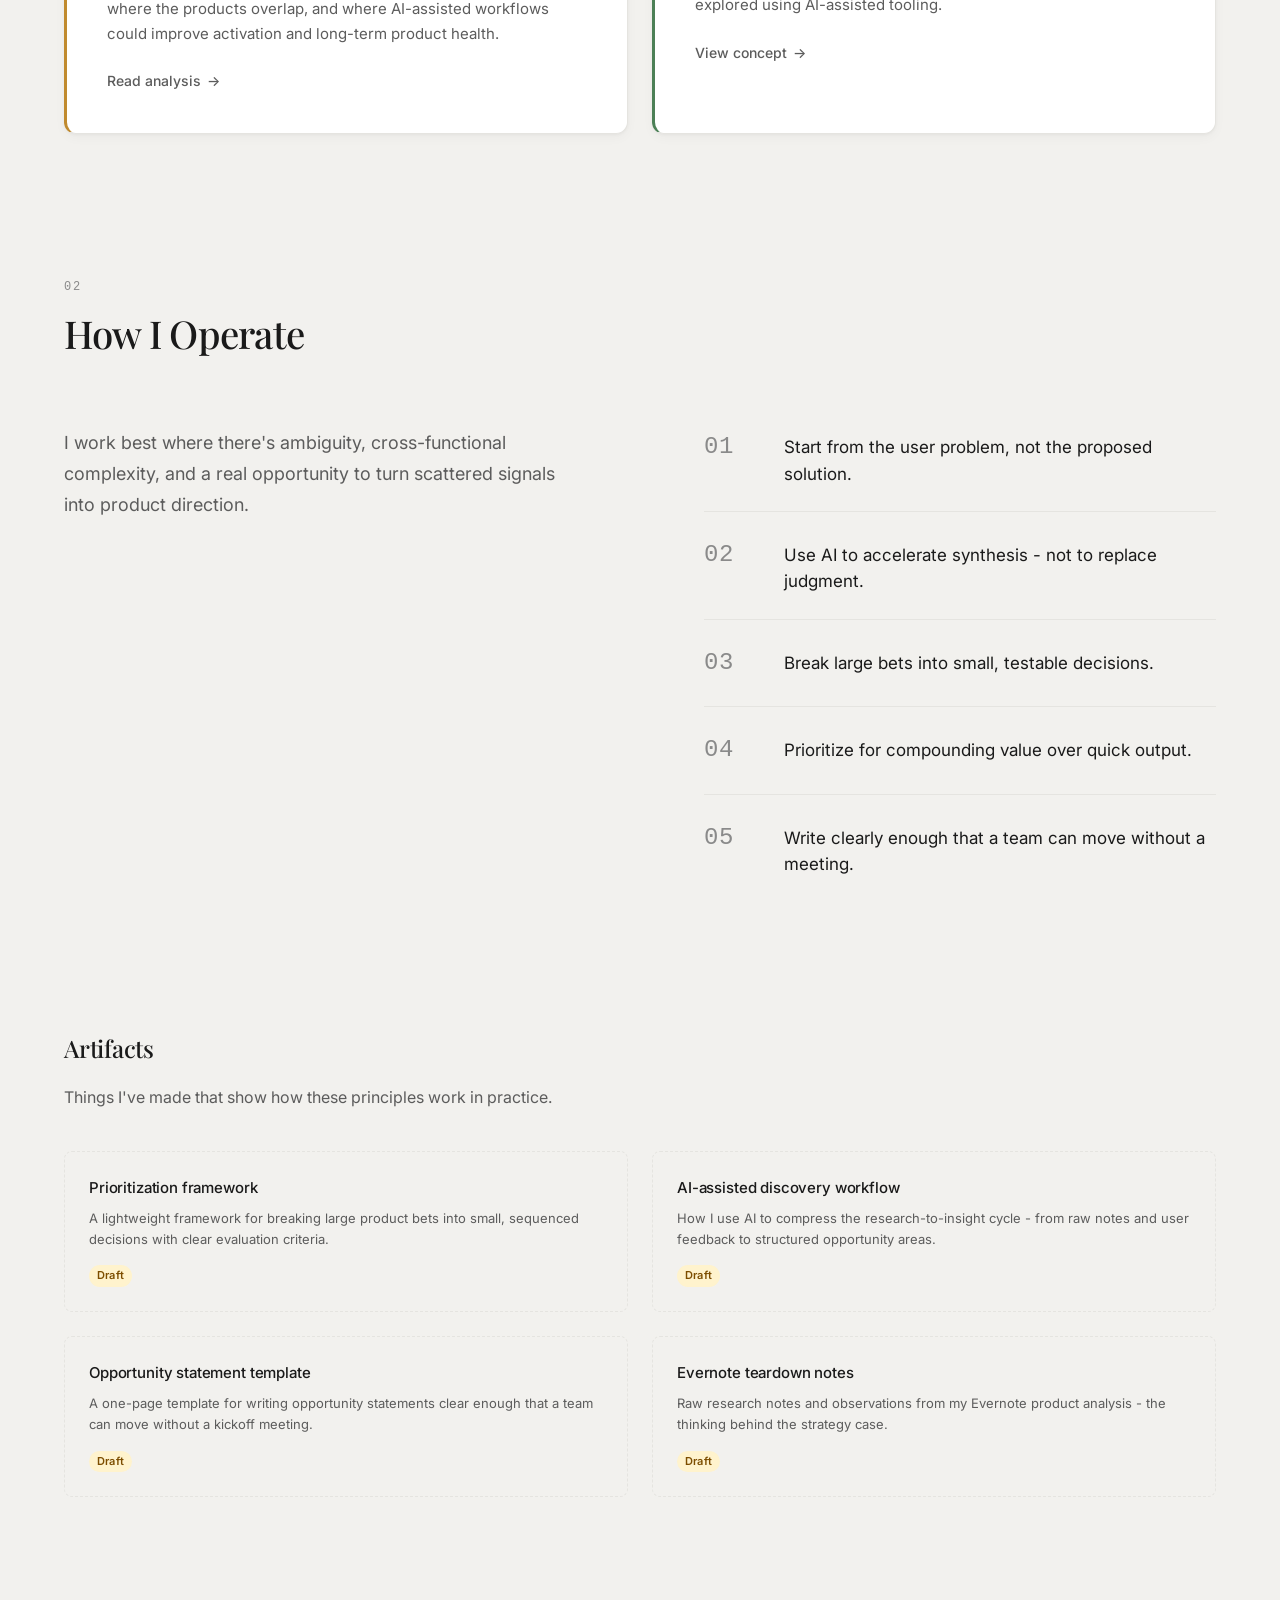
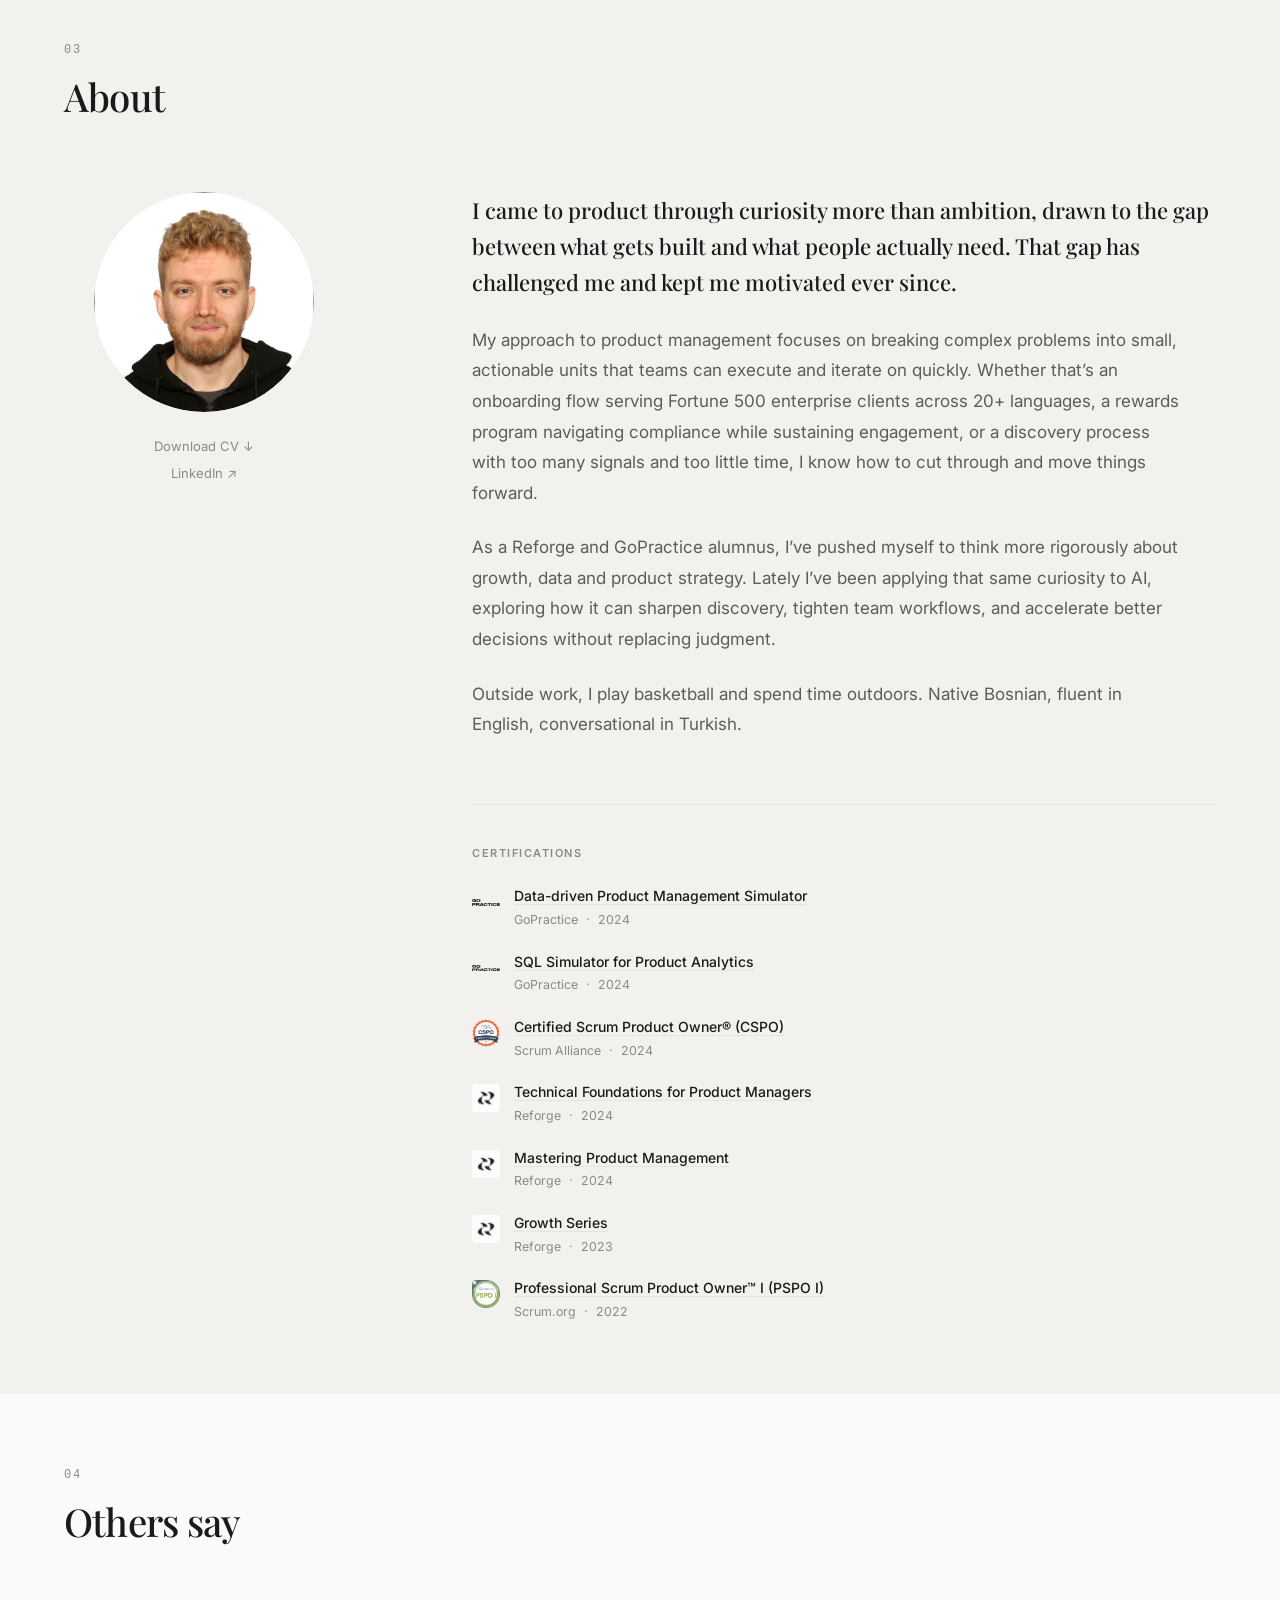
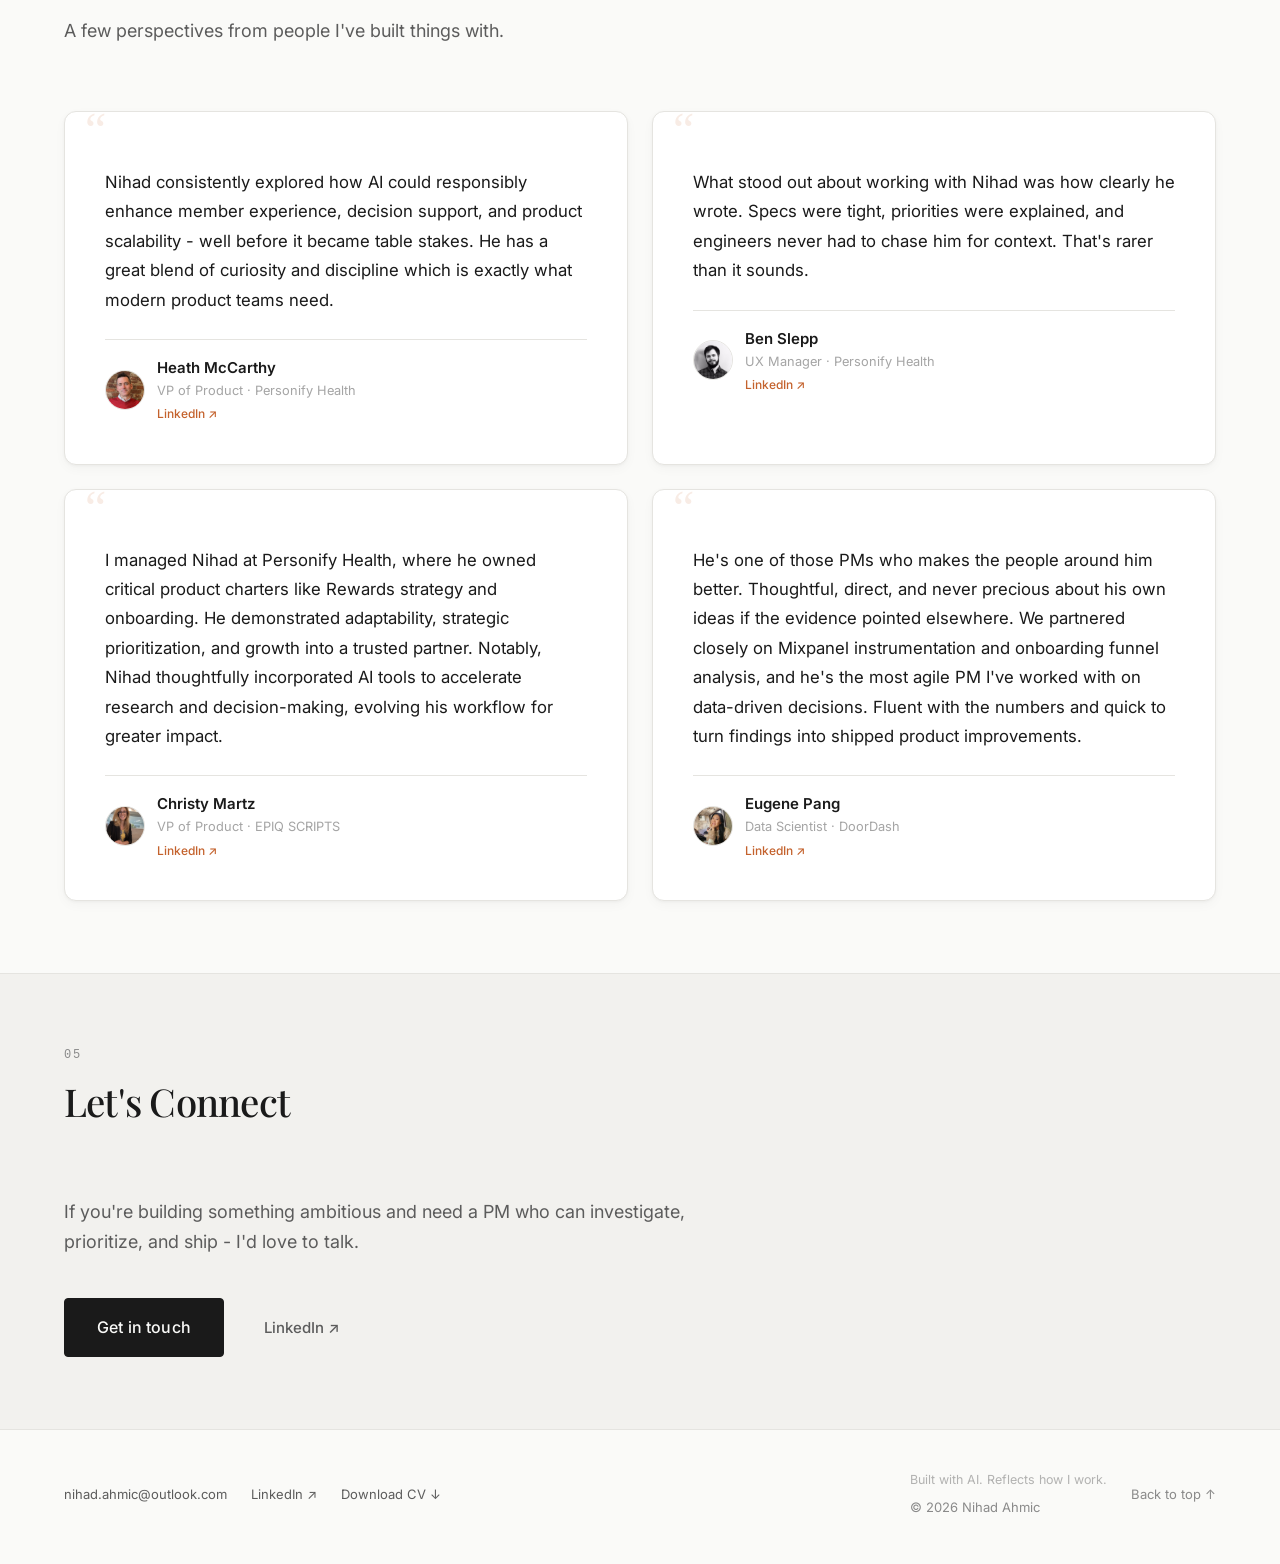
==== commit 1b98db5e: "Expand Eugene's testimonial Co-Authored-By: Claude Opus 4.6 <noreply@anthropic.com>" ====
--- a/index.html
+++ b/index.html
@@ -3,20 +3,20 @@
 <head>
   <meta charset="UTF-8">
   <meta name="viewport" content="width=device-width, initial-scale=1.0">
-  <title>Nihad Ahmic — Product Manager</title>
-  <meta name="description" content="Nihad Ahmic is a Product Manager with 5+ years across enterprise and consumer platforms — onboarding, engagement, and rewards at scale.">
+  <title>Nihad Ahmic - Product Manager</title>
+  <meta name="description" content="Product Manager with 5+ years building across Fortune 500 enterprises and consumer platforms, from acquisition-focused onboarding to rewards programs that sustain long-term engagement. I work AI-first: using it to compress discovery cycles, surface better decisions, and move faster without losing judgment.">
   <link rel="canonical" href="https://nihadahmic.com/">
 
   <meta property="og:type" content="profile">
-  <meta property="og:title" content="Nihad Ahmic — Product Manager">
-  <meta property="og:description" content="Product Manager with 5+ years across enterprise and consumer platforms — onboarding, engagement, and rewards at scale.">
+  <meta property="og:title" content="Nihad Ahmic - Product Manager">
+  <meta property="og:description" content="Product Manager with 5+ years building across Fortune 500 enterprises and consumer platforms, from acquisition-focused onboarding to rewards programs that sustain long-term engagement. I work AI-first: using it to compress discovery cycles, surface better decisions, and move faster without losing judgment.">
   <meta property="og:url" content="https://nihadahmic.com/">
   <meta property="og:image" content="https://nihadahmic.com/images/nihad.jpg">
   <meta property="profile:first_name" content="Nihad">
   <meta property="profile:last_name" content="Ahmic">
   <meta name="twitter:card" content="summary_large_image">
-  <meta name="twitter:title" content="Nihad Ahmic — Product Manager">
-  <meta name="twitter:description" content="Product Manager with 5+ years across enterprise and consumer platforms.">
+  <meta name="twitter:title" content="Nihad Ahmic - Product Manager">
+  <meta name="twitter:description" content="Product Manager with 5+ years building across Fortune 500 enterprises and consumer platforms, from acquisition-focused onboarding to rewards programs that sustain long-term engagement. I work AI-first: using it to compress discovery cycles, surface better decisions, and move faster without losing judgment.">
   <meta name="twitter:image" content="https://nihadahmic.com/images/nihad.jpg">
 
   <script type="application/ld+json">
@@ -27,7 +27,7 @@
     "url": "https://nihadahmic.com",
     "image": "https://nihadahmic.com/images/nihad.jpg",
     "jobTitle": "Product Manager",
-    "description": "Product Manager with 5+ years across enterprise and consumer platforms — onboarding, engagement, and rewards at scale.",
+    "description": "Product Manager with 5+ years building across Fortune 500 enterprises and consumer platforms, from acquisition-focused onboarding to rewards programs that sustain long-term engagement. I work AI-first: using it to compress discovery cycles, surface better decisions, and move faster without losing judgment.",
     "sameAs": [
       "https://www.linkedin.com/in/nihadahmic/"
     ]
@@ -339,7 +339,7 @@
           </figcaption>
         </figure>
         <figure class="testimonial-card reveal">
-          <blockquote class="testimonial-quote">He's one of those PMs who makes the people around him better. Thoughtful, direct, and never precious about his own ideas if the evidence pointed elsewhere.</blockquote>
+          <blockquote class="testimonial-quote">He's one of those PMs who makes the people around him better. Thoughtful, direct, and never precious about his own ideas if the evidence pointed elsewhere. We partnered closely on Mixpanel instrumentation and onboarding funnel analysis, and he's the most agile PM I've worked with on data-driven decisions. Fluent with the numbers and quick to turn findings into shipped product improvements.</blockquote>
           <figcaption class="testimonial-author">
             <img src="images/eugene.jpeg" alt="Eugene Pang" class="testimonial-avatar testimonial-avatar--photo">
             <span class="testimonial-meta">
--- a/styles.css
+++ b/styles.css
@@ -4,7 +4,8 @@
 
 .is-prod .nav-links a[href="#work"],
 .is-prod #work,
-.is-prod .artifacts-section {
+.is-prod .artifacts-section,
+.is-prod .hero-ctas a[href="#work"] {
   display: none !important;
 }
 
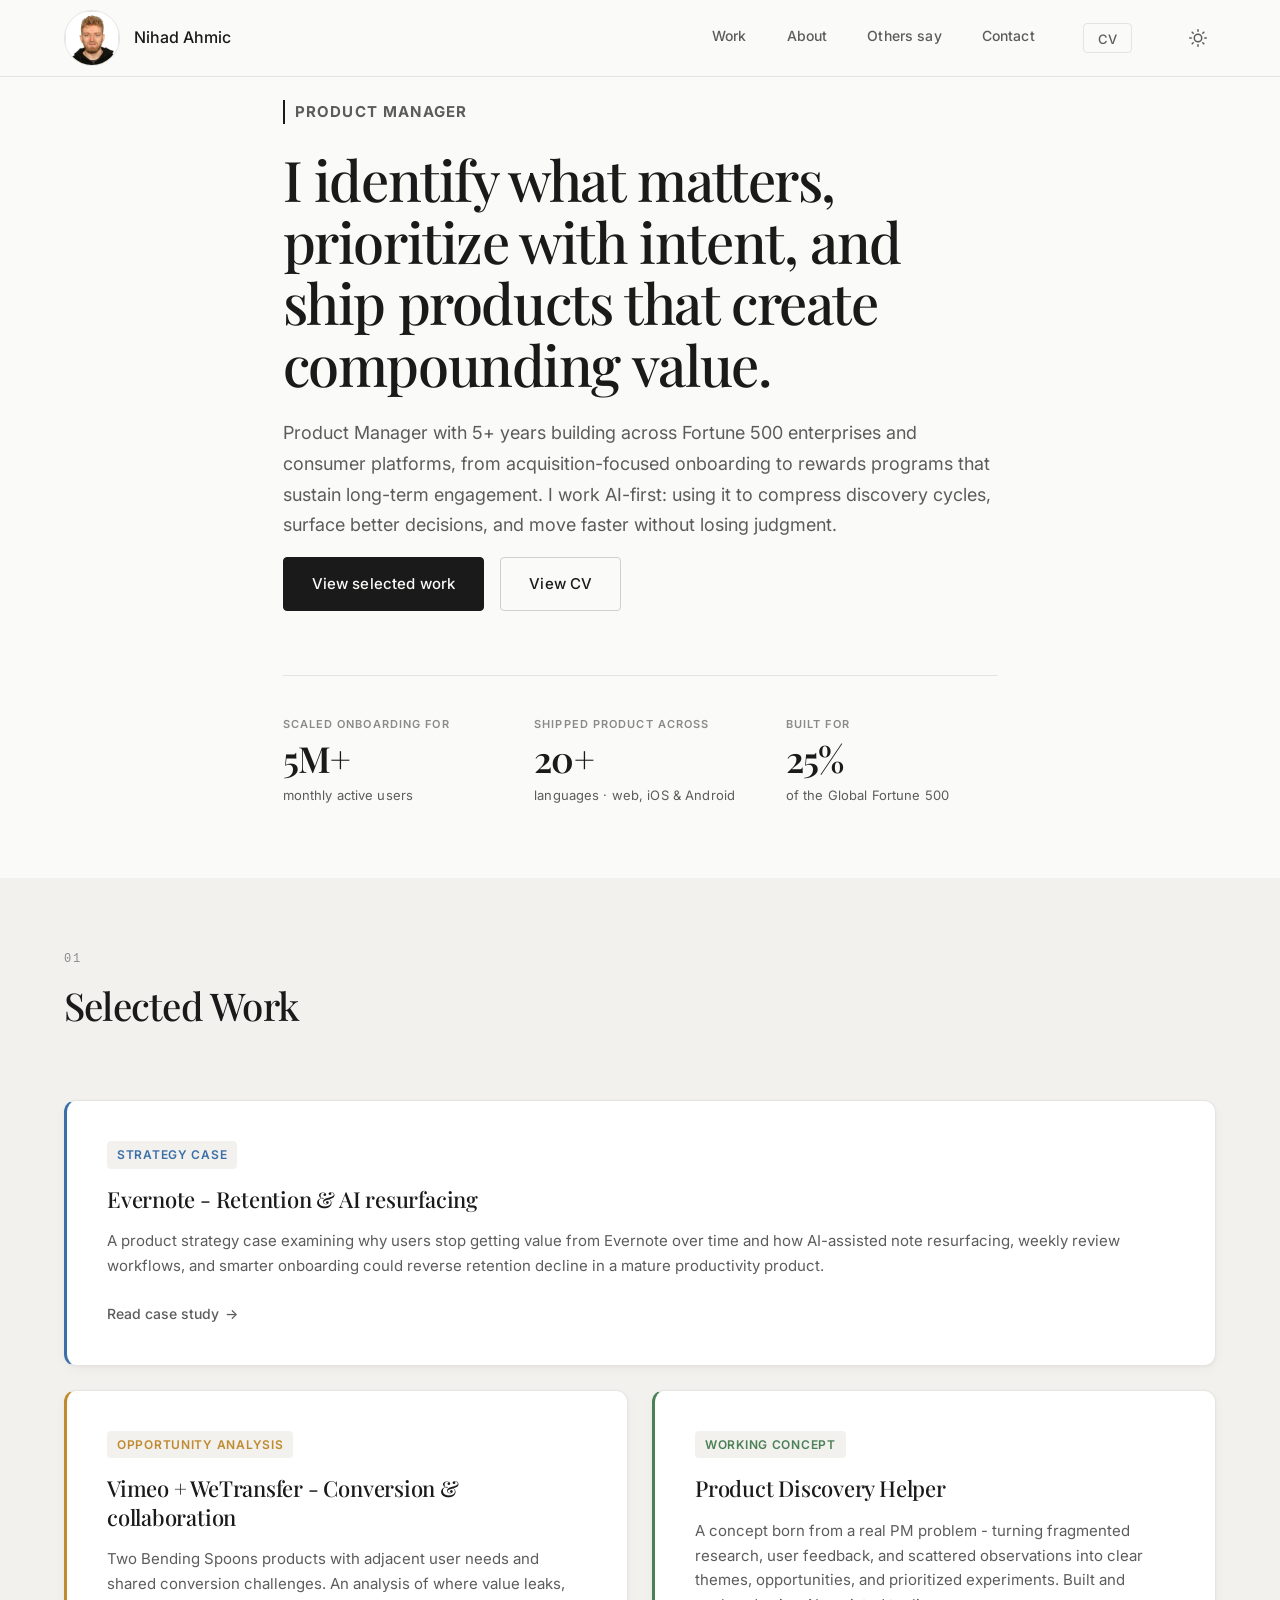
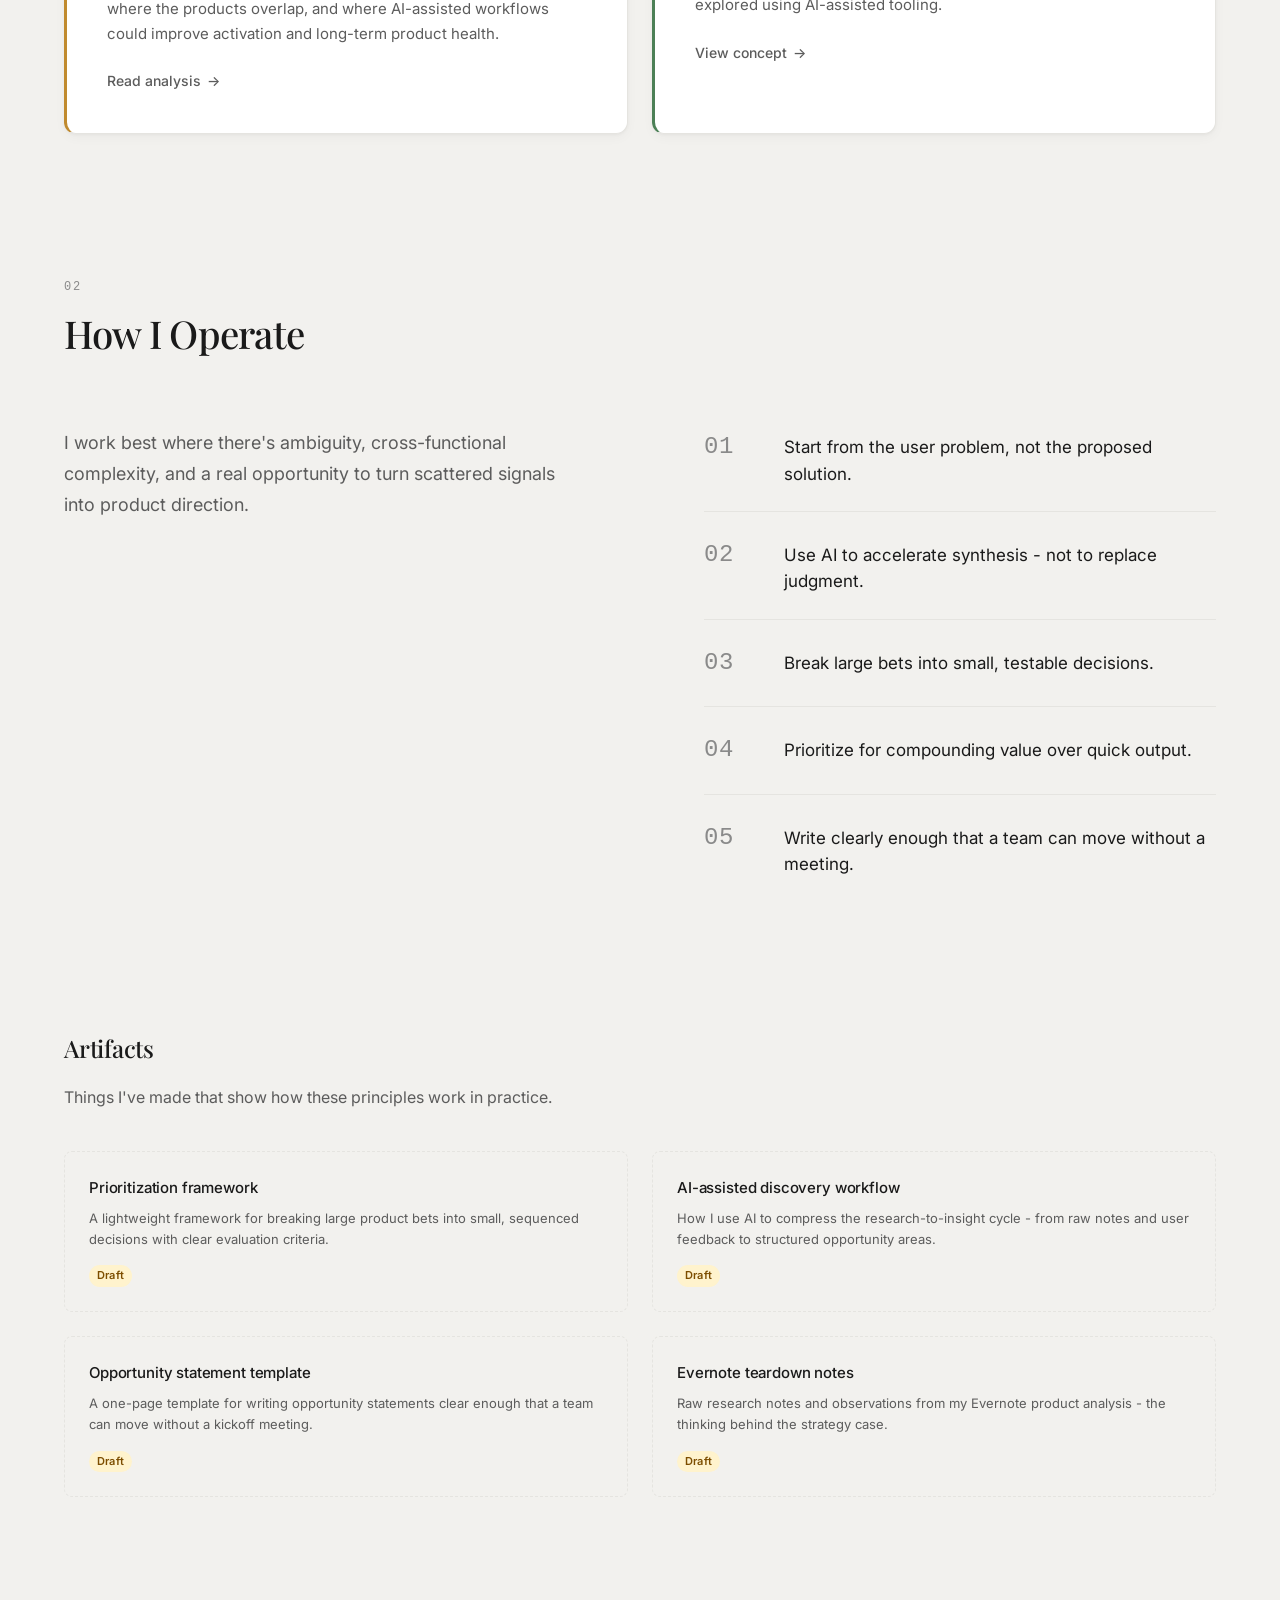
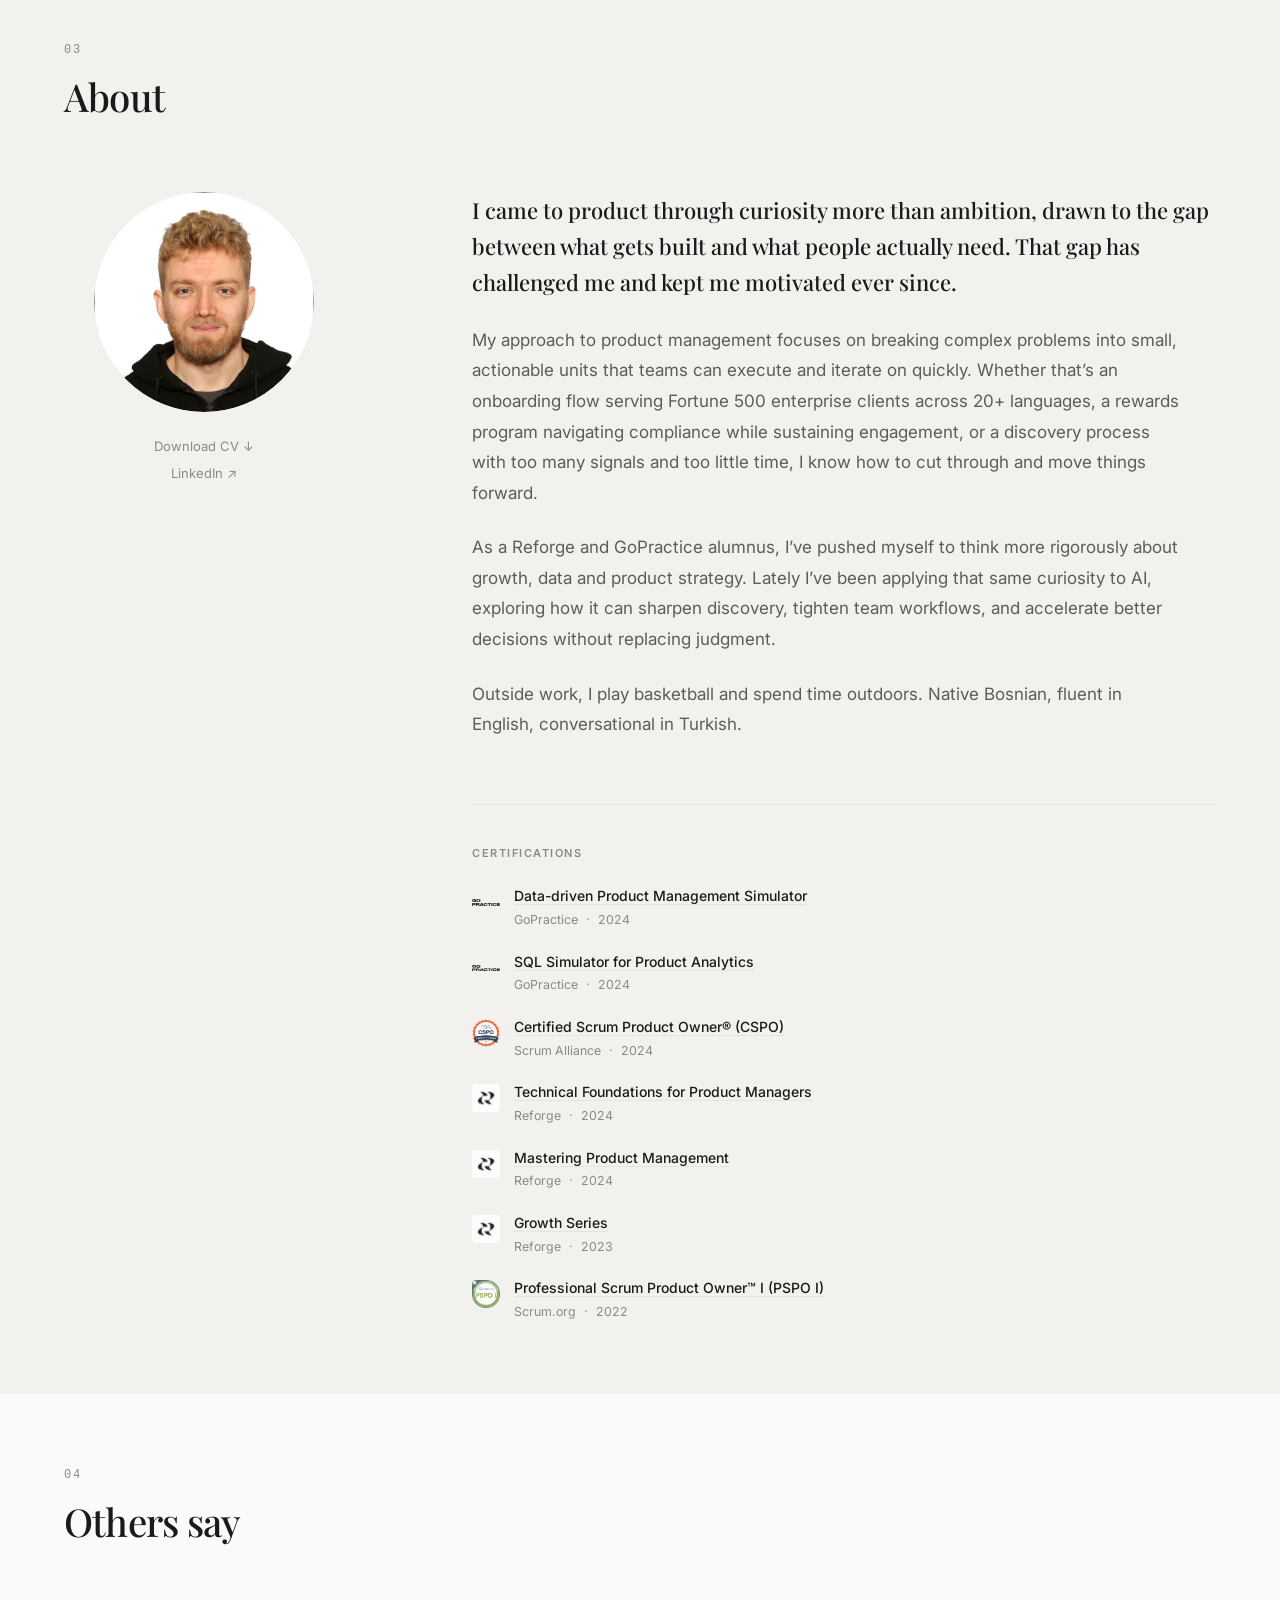
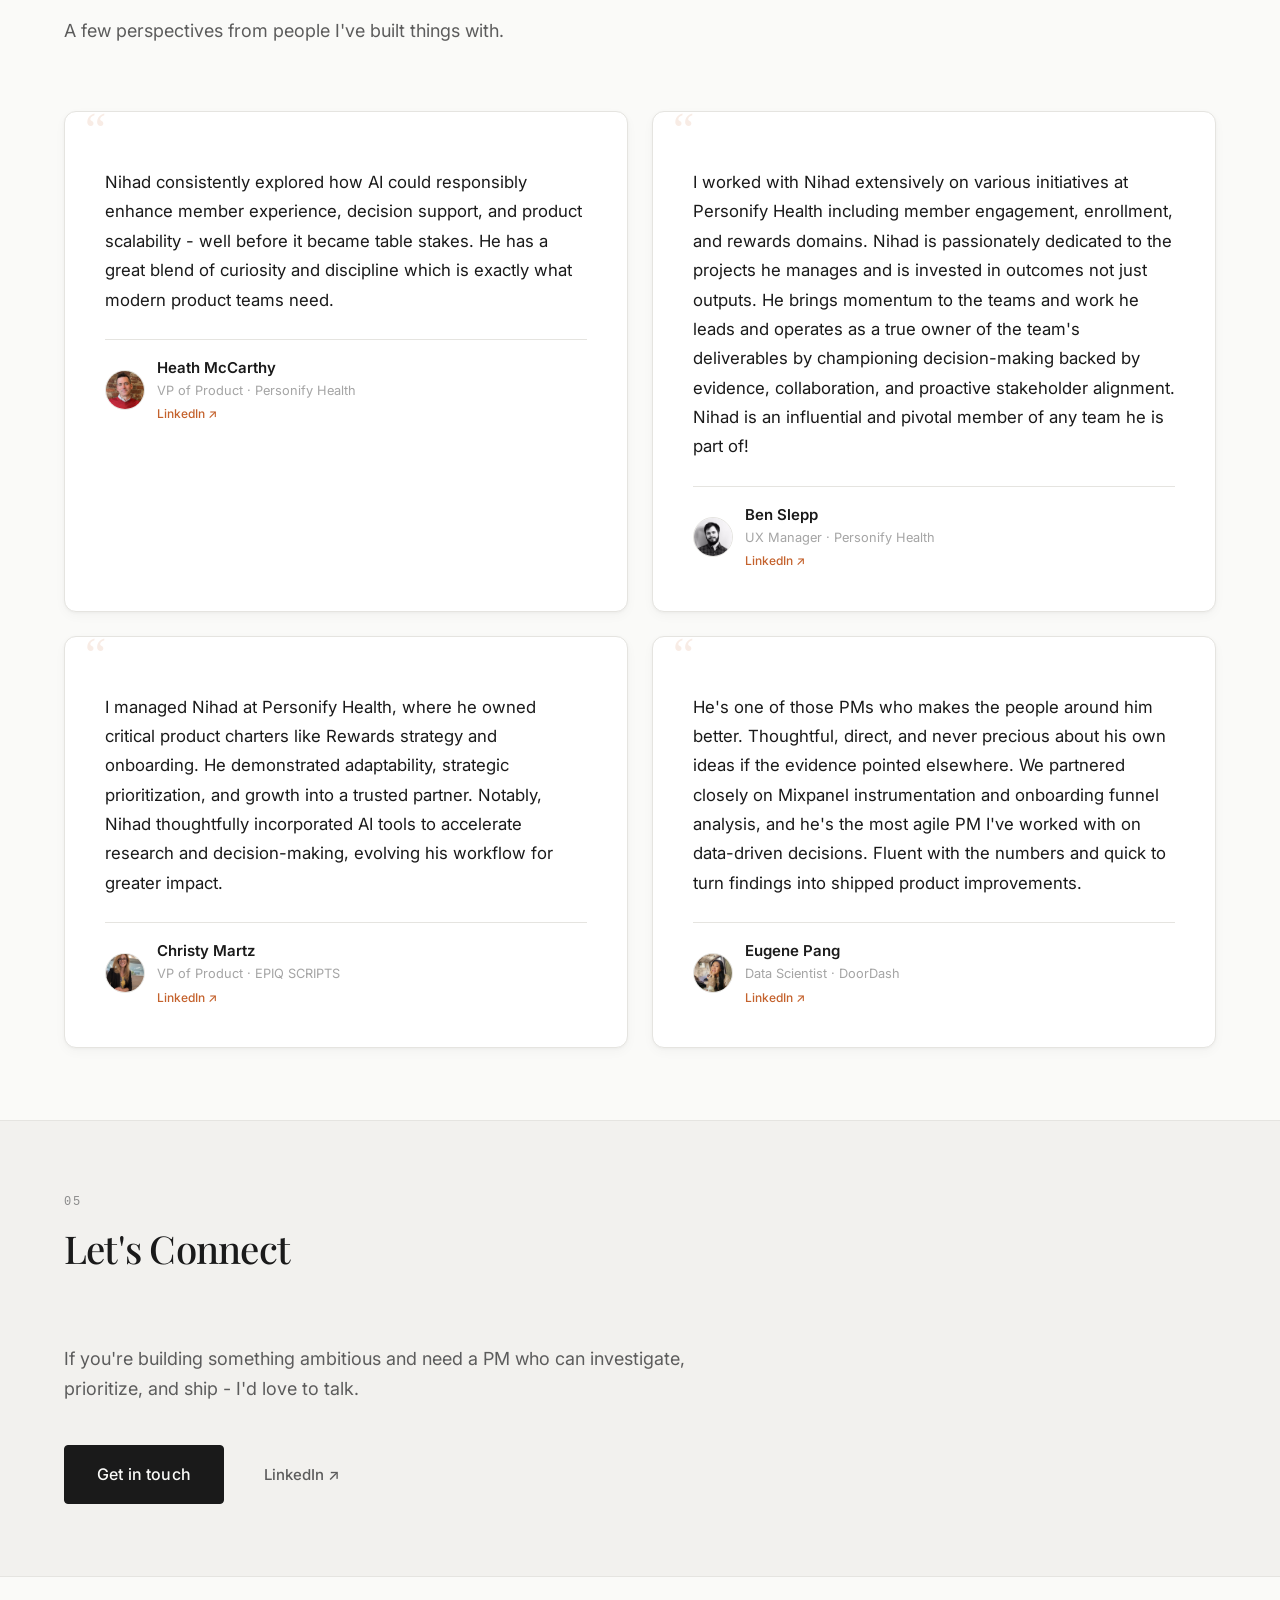
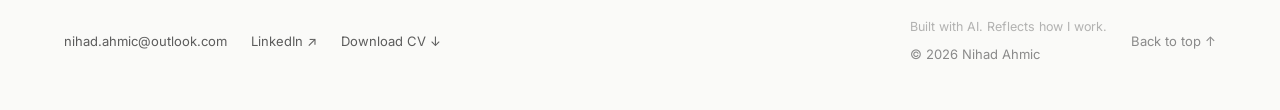
==== commit 3cb22e34: "Update Ben's testimonial" ====
--- a/index.html
+++ b/index.html
@@ -7,17 +7,15 @@
   <meta name="description" content="Product Manager with 5+ years building across Fortune 500 enterprises and consumer platforms, from acquisition-focused onboarding to rewards programs that sustain long-term engagement. I work AI-first: using it to compress discovery cycles, surface better decisions, and move faster without losing judgment.">
   <link rel="canonical" href="https://nihadahmic.com/">
 
-  <meta property="og:type" content="profile">
-  <meta property="og:title" content="Nihad Ahmic - Product Manager">
-  <meta property="og:description" content="Product Manager with 5+ years building across Fortune 500 enterprises and consumer platforms, from acquisition-focused onboarding to rewards programs that sustain long-term engagement. I work AI-first: using it to compress discovery cycles, surface better decisions, and move faster without losing judgment.">
+  <meta property="og:type" content="website">
+  <meta property="og:title" content="Nihad Ahmic · Product Manager">
+  <meta property="og:description" content="AI-first PM portfolio covering onboarding, engagement and rewards across enterprise and consumer platforms.">
   <meta property="og:url" content="https://nihadahmic.com/">
-  <meta property="og:image" content="https://nihadahmic.com/images/nihad.jpg">
-  <meta property="profile:first_name" content="Nihad">
-  <meta property="profile:last_name" content="Ahmic">
+  <meta property="og:image" content="https://nihadahmic.com/thumbnail.png">
   <meta name="twitter:card" content="summary_large_image">
-  <meta name="twitter:title" content="Nihad Ahmic - Product Manager">
-  <meta name="twitter:description" content="Product Manager with 5+ years building across Fortune 500 enterprises and consumer platforms, from acquisition-focused onboarding to rewards programs that sustain long-term engagement. I work AI-first: using it to compress discovery cycles, surface better decisions, and move faster without losing judgment.">
-  <meta name="twitter:image" content="https://nihadahmic.com/images/nihad.jpg">
+  <meta name="twitter:title" content="Nihad Ahmic · Product Manager">
+  <meta name="twitter:description" content="AI-first PM portfolio covering onboarding, engagement and rewards across enterprise and consumer platforms.">
+  <meta name="twitter:image" content="https://nihadahmic.com/thumbnail.png">
 
   <script type="application/ld+json">
   {
@@ -54,7 +52,7 @@
         <a href="#about">About</a>
         <a href="#testimonials">Others say</a>
         <a href="#contact">Contact</a>
-        <a href="cv.pdf" class="nav-cv" target="_blank" rel="noopener noreferrer">CV</a>
+        <a href="Nihad_Ahmic_CV.pdf" class="nav-cv" target="_blank" rel="noopener noreferrer">CV</a>
         <button class="theme-toggle" aria-label="Toggle dark mode" type="button">
           <svg class="icon-sun" width="18" height="18" viewBox="0 0 24 24" fill="none" stroke="currentColor" stroke-width="2" stroke-linecap="round" stroke-linejoin="round"><circle cx="12" cy="12" r="5"/><line x1="12" y1="1" x2="12" y2="3"/><line x1="12" y1="21" x2="12" y2="23"/><line x1="4.22" y1="4.22" x2="5.64" y2="5.64"/><line x1="18.36" y1="18.36" x2="19.78" y2="19.78"/><line x1="1" y1="12" x2="3" y2="12"/><line x1="21" y1="12" x2="23" y2="12"/><line x1="4.22" y1="19.78" x2="5.64" y2="18.36"/><line x1="18.36" y1="5.64" x2="19.78" y2="4.22"/></svg>
           <svg class="icon-moon" width="18" height="18" viewBox="0 0 24 24" fill="none" stroke="currentColor" stroke-width="2" stroke-linecap="round" stroke-linejoin="round"><path d="M21 12.79A9 9 0 1 1 11.21 3 7 7 0 0 0 21 12.79z"/></svg>
@@ -72,7 +70,7 @@
         <p class="hero-sub reveal">Product Manager with 5+ years building across Fortune 500 enterprises and consumer platforms, from acquisition-focused onboarding to rewards programs that sustain long-term engagement. I work AI-first: using it to compress discovery cycles, surface better decisions, and move faster without losing judgment.</p>
         <div class="hero-ctas reveal">
           <a href="#work" class="btn btn-primary">View selected work</a>
-          <a href="cv.pdf" class="btn btn-secondary" target="_blank" rel="noopener noreferrer">View CV</a>
+          <a href="Nihad_Ahmic_CV.pdf" class="btn btn-secondary" target="_blank" rel="noopener noreferrer">View CV</a>
         </div>
       </div>
       <div class="hero-aside reveal">
@@ -205,7 +203,7 @@
             <img src="images/nihad.jpg" alt="Nihad Ahmic — Product Manager">
           </div>
           <div class="about-ctas">
-            <a href="cv.pdf" class="about-link" target="_blank" rel="noopener noreferrer">Download CV ↓</a>
+            <a href="Nihad_Ahmic_CV.pdf" class="about-link" target="_blank" rel="noopener noreferrer">Download CV ↓</a>
             <a href="https://www.linkedin.com/in/nihad-ahmic/" class="about-link" target="_blank" rel="noopener noreferrer">LinkedIn ↗</a>
           </div>
         </div>
@@ -317,7 +315,7 @@
           </figcaption>
         </figure>
         <figure class="testimonial-card reveal">
-          <blockquote class="testimonial-quote">What stood out about working with Nihad was how clearly he wrote. Specs were tight, priorities were explained, and engineers never had to chase him for context. That's rarer than it sounds.</blockquote>
+          <blockquote class="testimonial-quote">I worked with Nihad extensively on various initiatives at Personify Health including member engagement, enrollment, and rewards domains. Nihad is passionately dedicated to the projects he manages and is invested in outcomes not just outputs. He brings momentum to the teams and work he leads and operates as a true owner of the team's deliverables by championing decision-making backed by evidence, collaboration, and proactive stakeholder alignment. Nihad is an influential and pivotal member of any team he is part of!</blockquote>
           <figcaption class="testimonial-author">
             <img src="images/ben.jpeg" alt="Ben Slepp" class="testimonial-avatar testimonial-avatar--photo">
             <span class="testimonial-meta">
@@ -376,7 +374,7 @@
       <div class="footer-links">
         <a href="mailto:nihad.ahmic@outlook.com" class="footer-link">nihad.ahmic@outlook.com</a>
         <a href="https://www.linkedin.com/in/nihad-ahmic/" class="footer-link" target="_blank" rel="noopener noreferrer">LinkedIn ↗</a>
-        <a href="cv.pdf" class="footer-link" target="_blank" rel="noopener noreferrer">Download CV ↓</a>
+        <a href="Nihad_Ahmic_CV.pdf" class="footer-link" target="_blank" rel="noopener noreferrer">Download CV ↓</a>
       </div>
       <div class="footer-meta">
         <div>
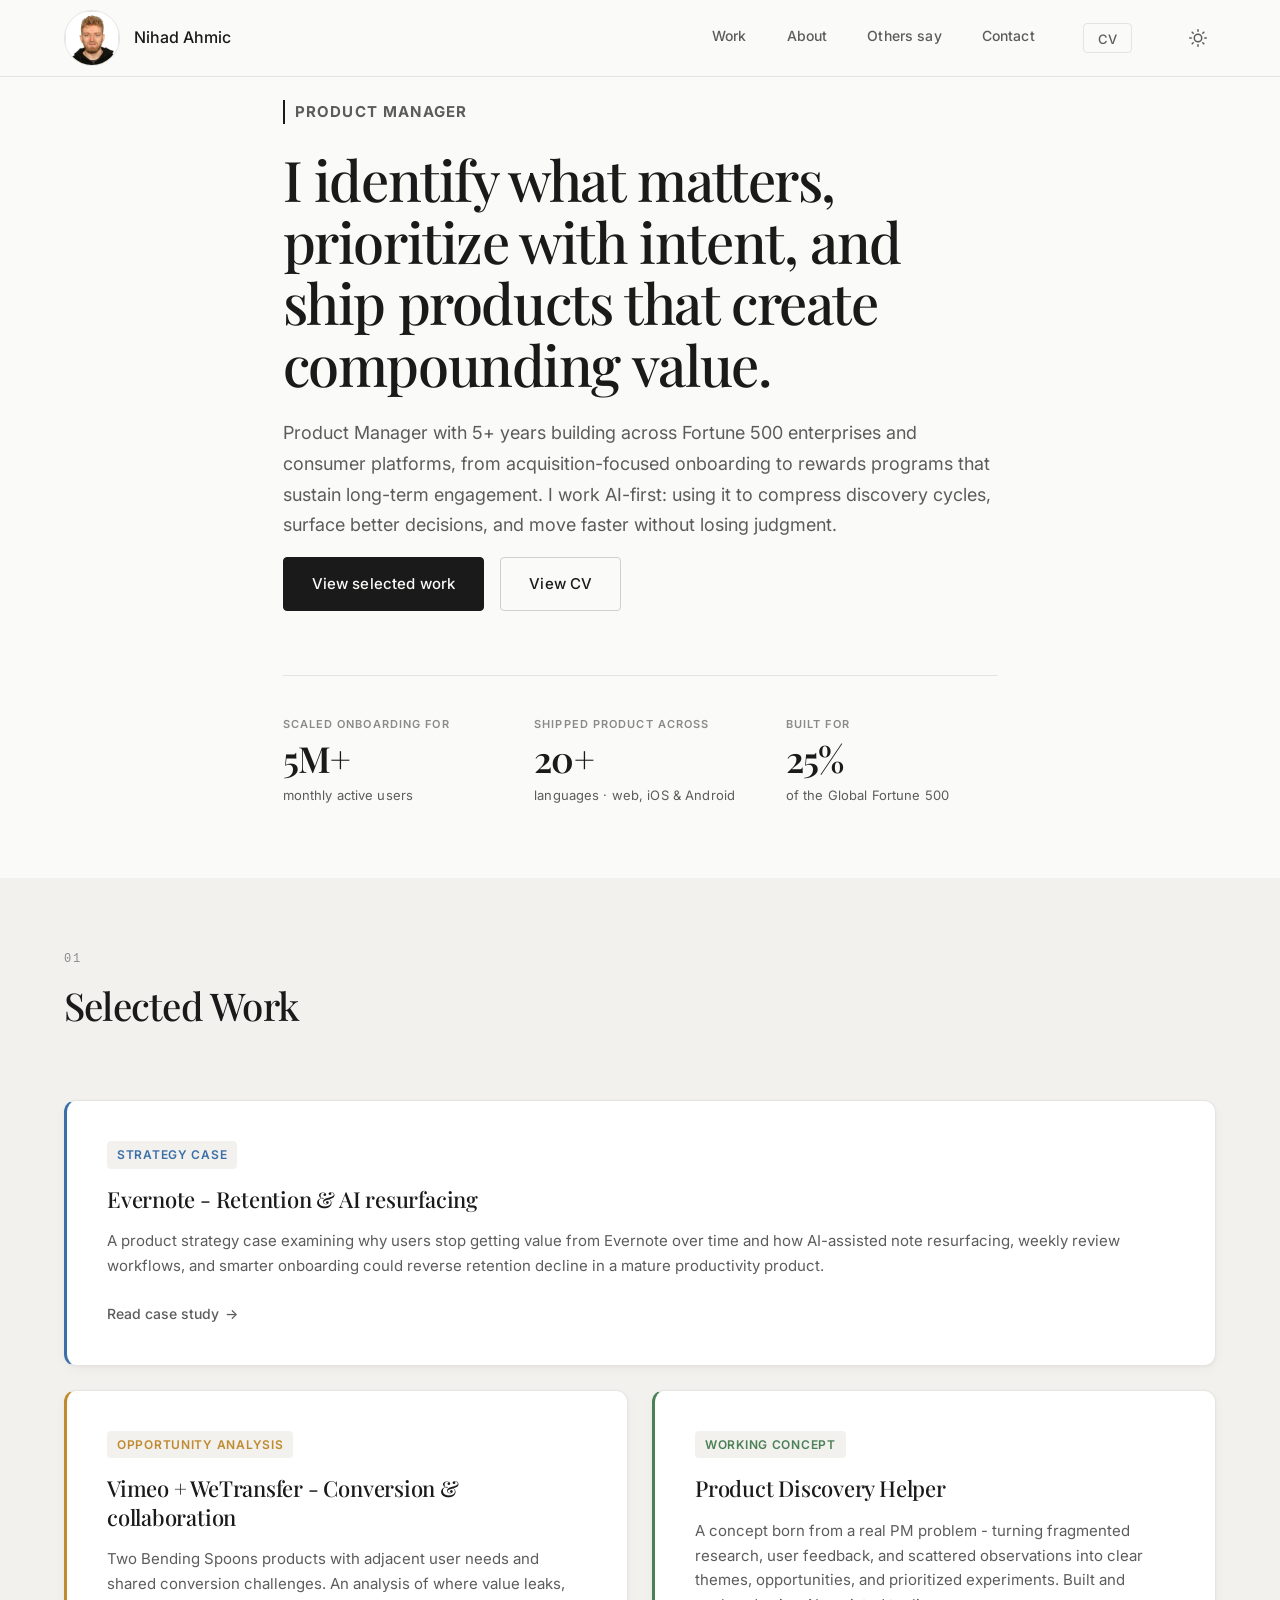
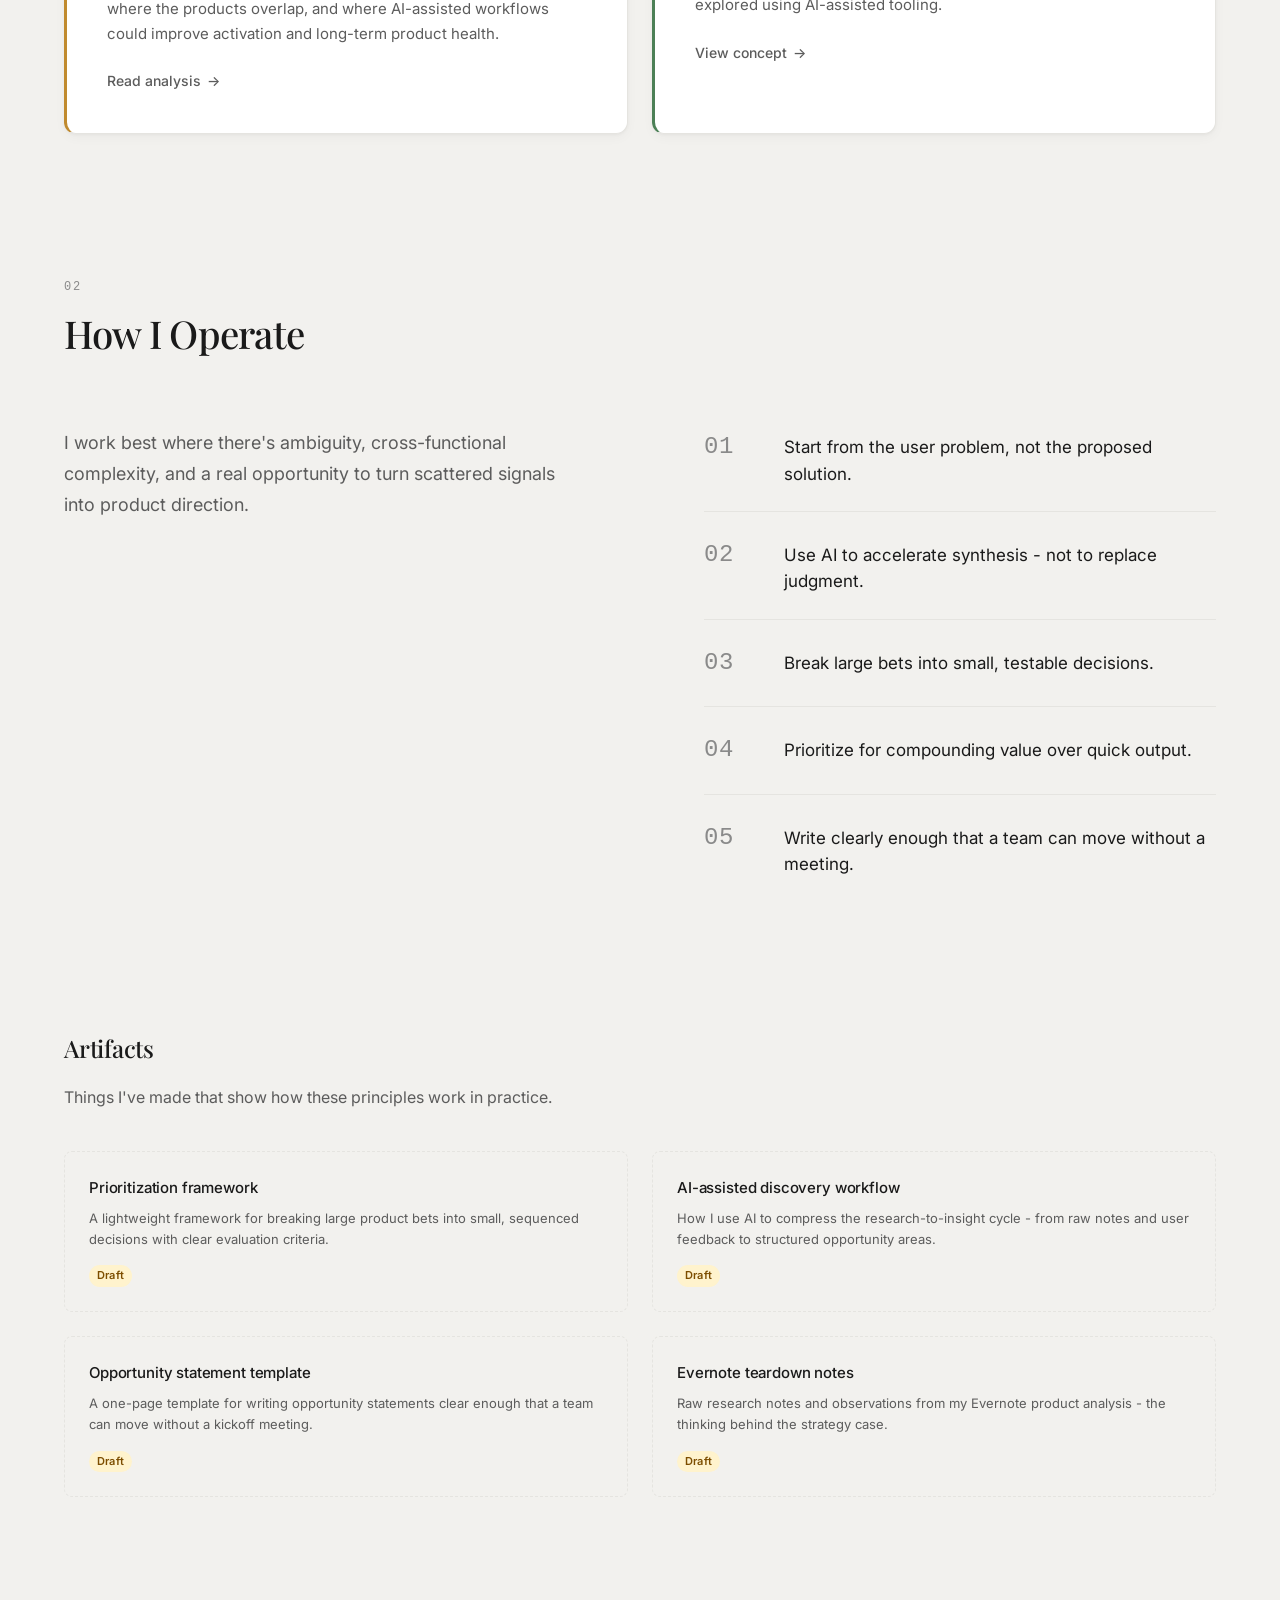
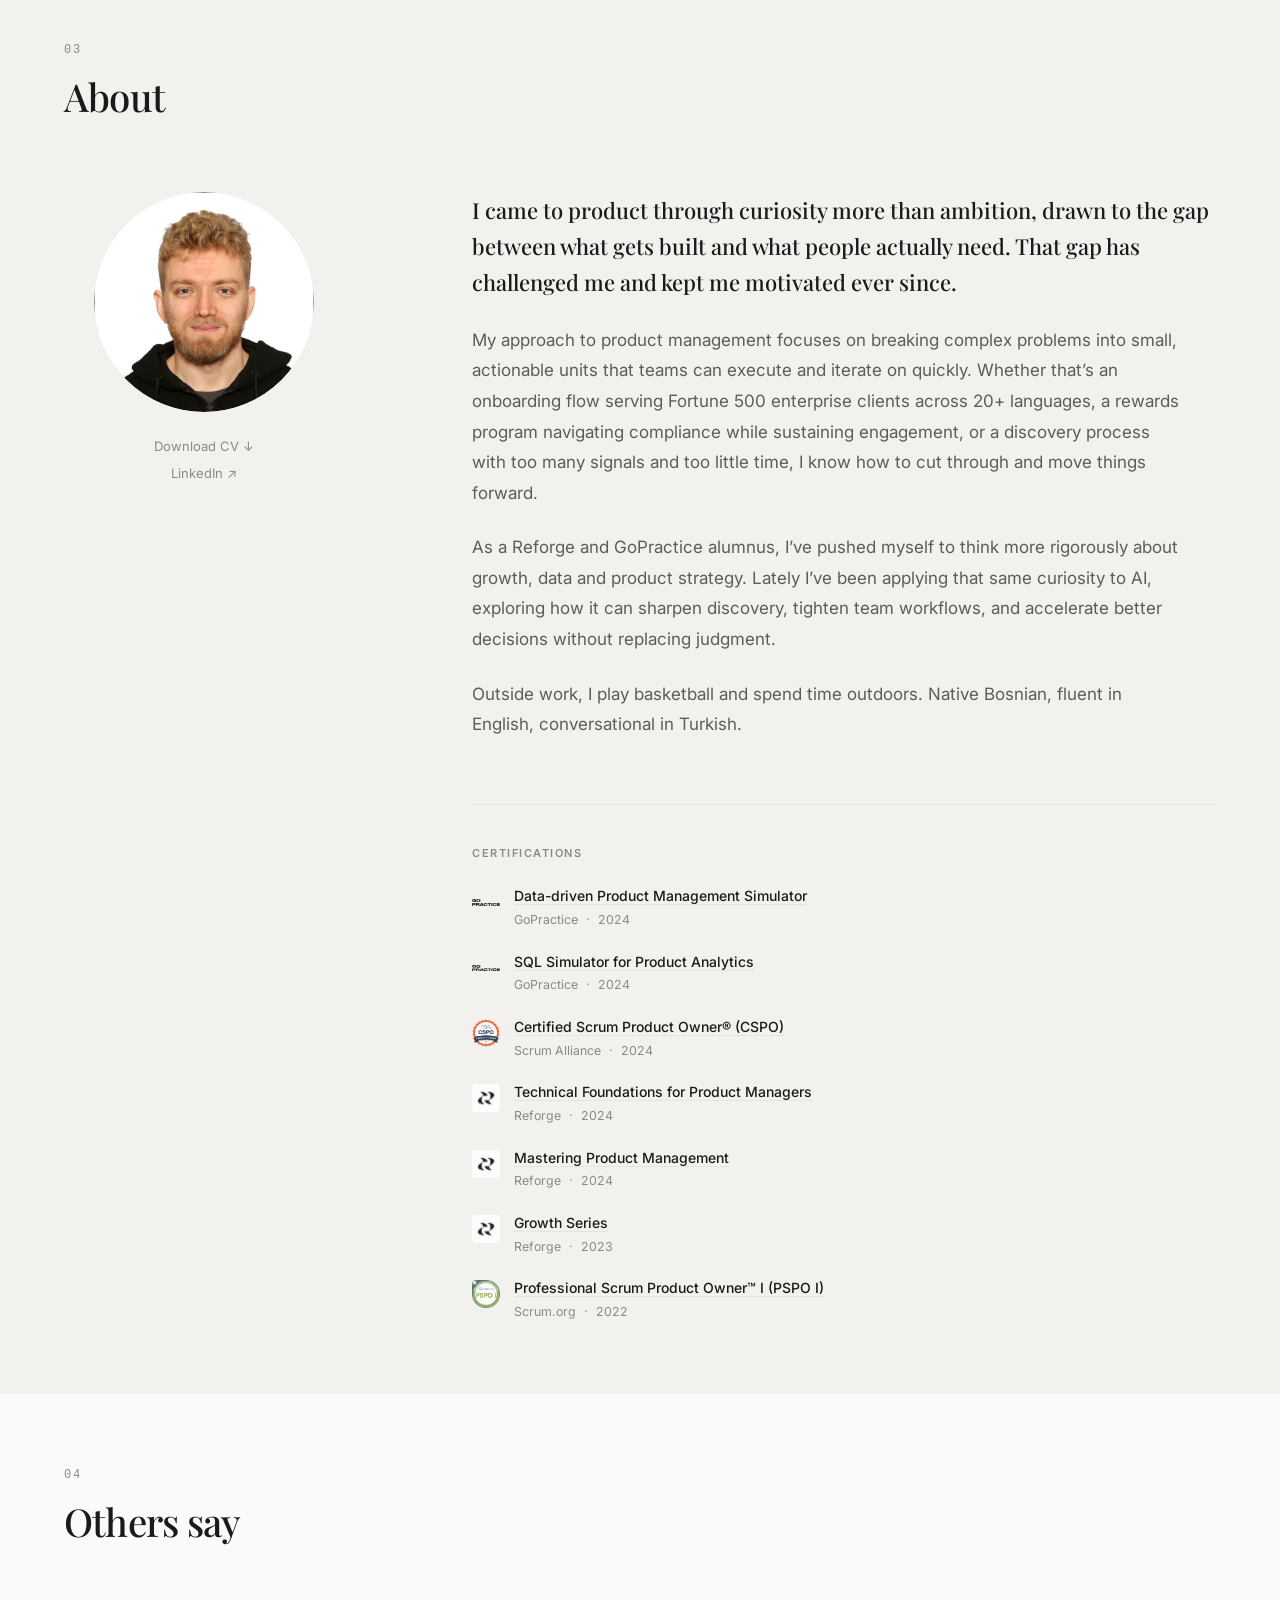
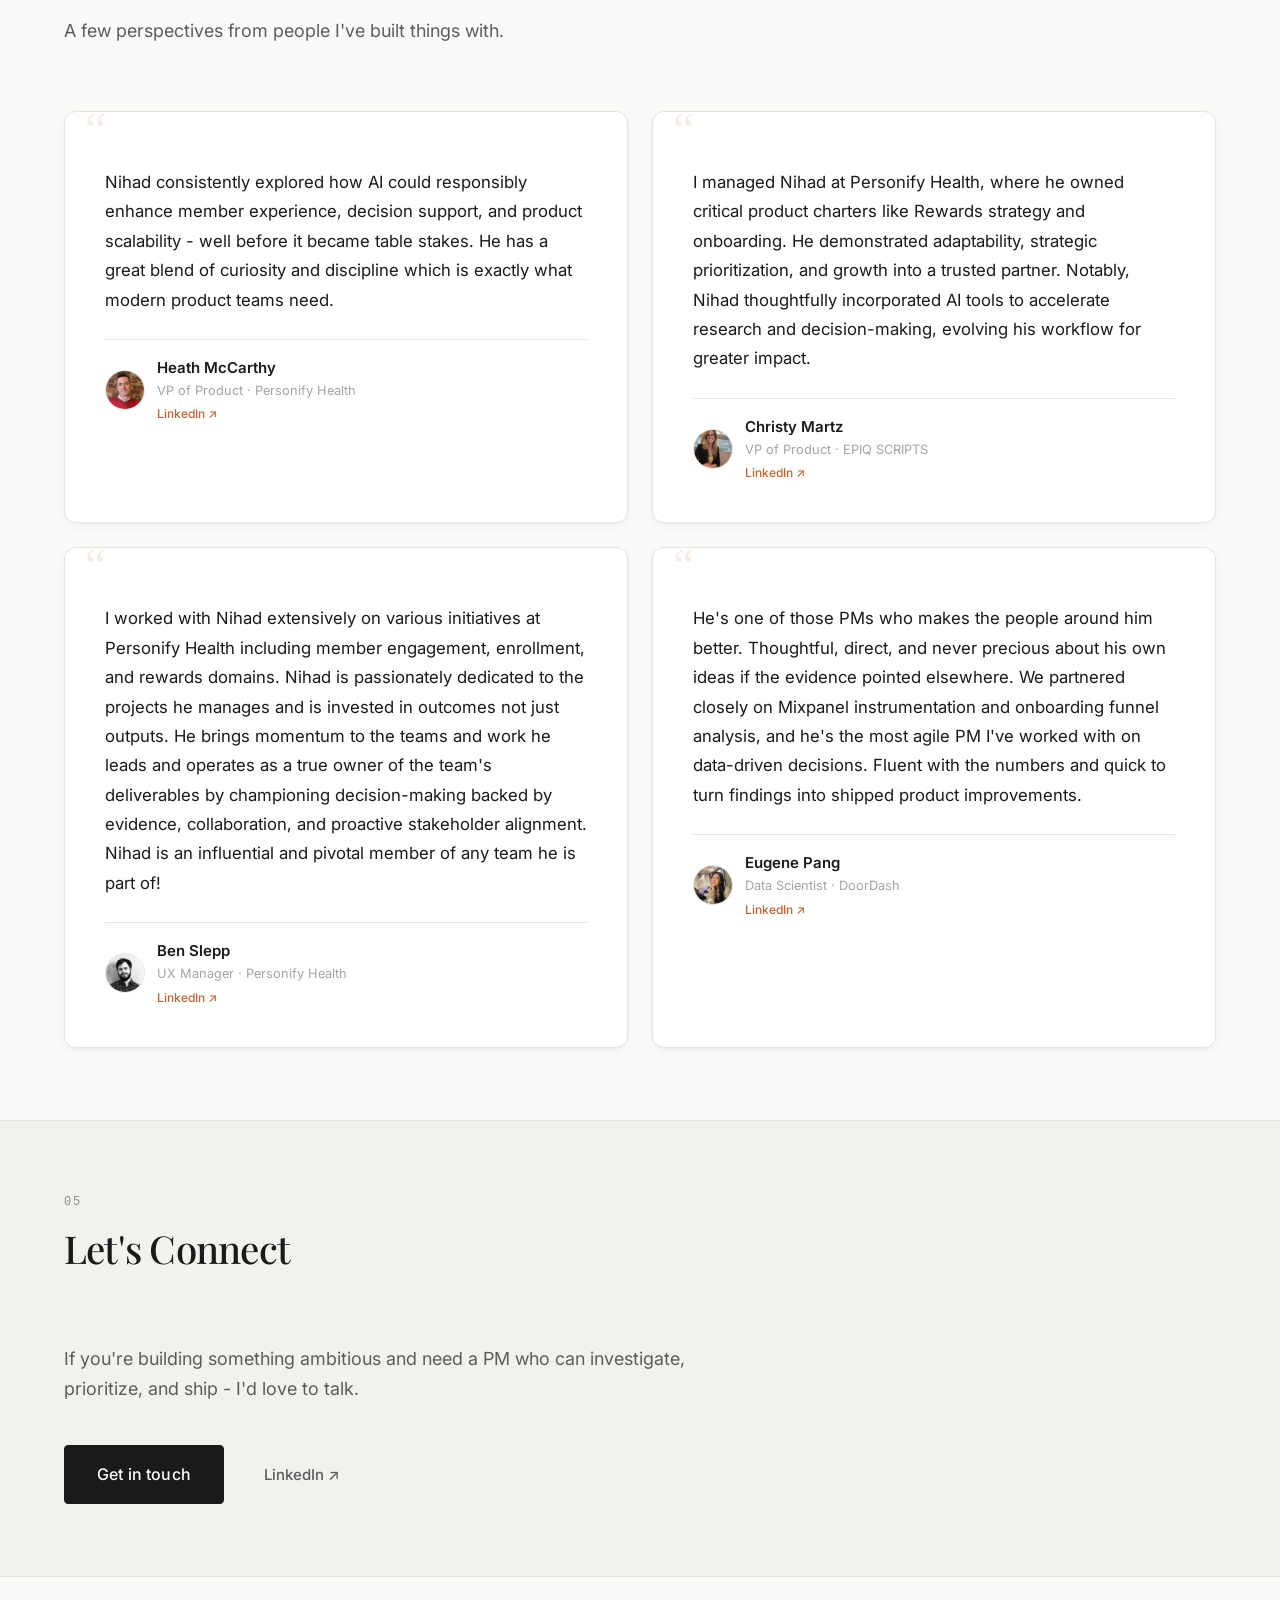
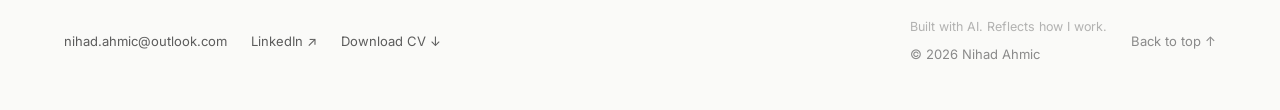
==== commit 407c02f8: "Reorder testimonials to balance card heights" ====
--- a/index.html
+++ b/index.html
@@ -315,6 +315,17 @@
           </figcaption>
         </figure>
         <figure class="testimonial-card reveal">
+          <blockquote class="testimonial-quote">I managed Nihad at Personify Health, where he owned critical product charters like Rewards strategy and onboarding. He demonstrated adaptability, strategic prioritization, and growth into a trusted partner. Notably, Nihad thoughtfully incorporated AI tools to accelerate research and decision-making, evolving his workflow for greater impact.</blockquote>
+          <figcaption class="testimonial-author">
+            <img src="images/christy.jpeg" alt="Christy Martz" class="testimonial-avatar testimonial-avatar--photo">
+            <span class="testimonial-meta">
+              <span class="testimonial-name">Christy Martz</span>
+              <span class="testimonial-role">VP of Product · EPIQ SCRIPTS</span>
+              <a href="https://www.linkedin.com/in/christyamartz/" class="testimonial-link" target="_blank" rel="noopener noreferrer">LinkedIn ↗</a>
+            </span>
+          </figcaption>
+        </figure>
+        <figure class="testimonial-card reveal">
           <blockquote class="testimonial-quote">I worked with Nihad extensively on various initiatives at Personify Health including member engagement, enrollment, and rewards domains. Nihad is passionately dedicated to the projects he manages and is invested in outcomes not just outputs. He brings momentum to the teams and work he leads and operates as a true owner of the team's deliverables by championing decision-making backed by evidence, collaboration, and proactive stakeholder alignment. Nihad is an influential and pivotal member of any team he is part of!</blockquote>
           <figcaption class="testimonial-author">
             <img src="images/ben.jpeg" alt="Ben Slepp" class="testimonial-avatar testimonial-avatar--photo">
@@ -322,17 +333,6 @@
               <span class="testimonial-name">Ben Slepp</span>
               <span class="testimonial-role">UX Manager · Personify Health</span>
               <a href="https://www.linkedin.com/in/benslepp/" class="testimonial-link" target="_blank" rel="noopener noreferrer">LinkedIn ↗</a>
-            </span>
-          </figcaption>
-        </figure>
-        <figure class="testimonial-card reveal">
-          <blockquote class="testimonial-quote">I managed Nihad at Personify Health, where he owned critical product charters like Rewards strategy and onboarding. He demonstrated adaptability, strategic prioritization, and growth into a trusted partner. Notably, Nihad thoughtfully incorporated AI tools to accelerate research and decision-making, evolving his workflow for greater impact.</blockquote>
-          <figcaption class="testimonial-author">
-            <img src="images/christy.jpeg" alt="Christy Martz" class="testimonial-avatar testimonial-avatar--photo">
-            <span class="testimonial-meta">
-              <span class="testimonial-name">Christy Martz</span>
-              <span class="testimonial-role">VP of Product · EPIQ SCRIPTS</span>
-              <a href="https://www.linkedin.com/in/christyamartz/" class="testimonial-link" target="_blank" rel="noopener noreferrer">LinkedIn ↗</a>
             </span>
           </figcaption>
         </figure>
